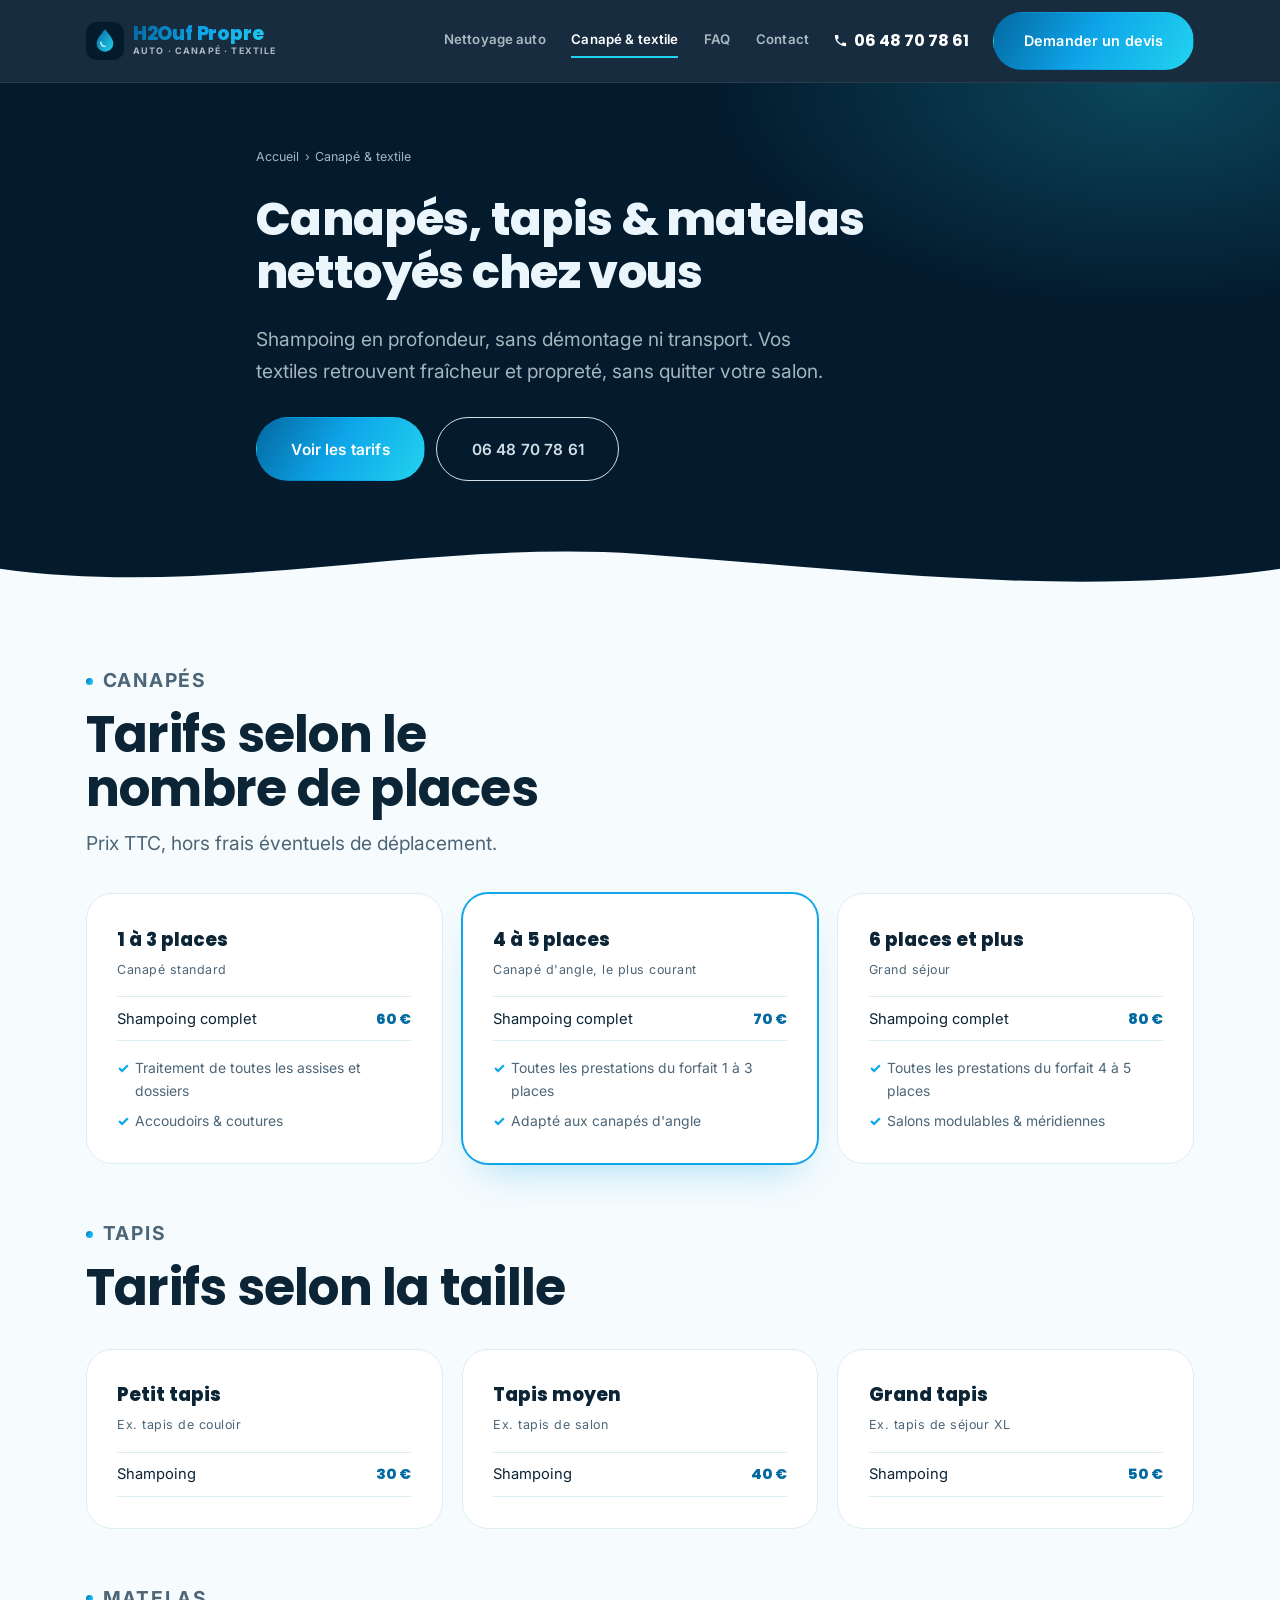
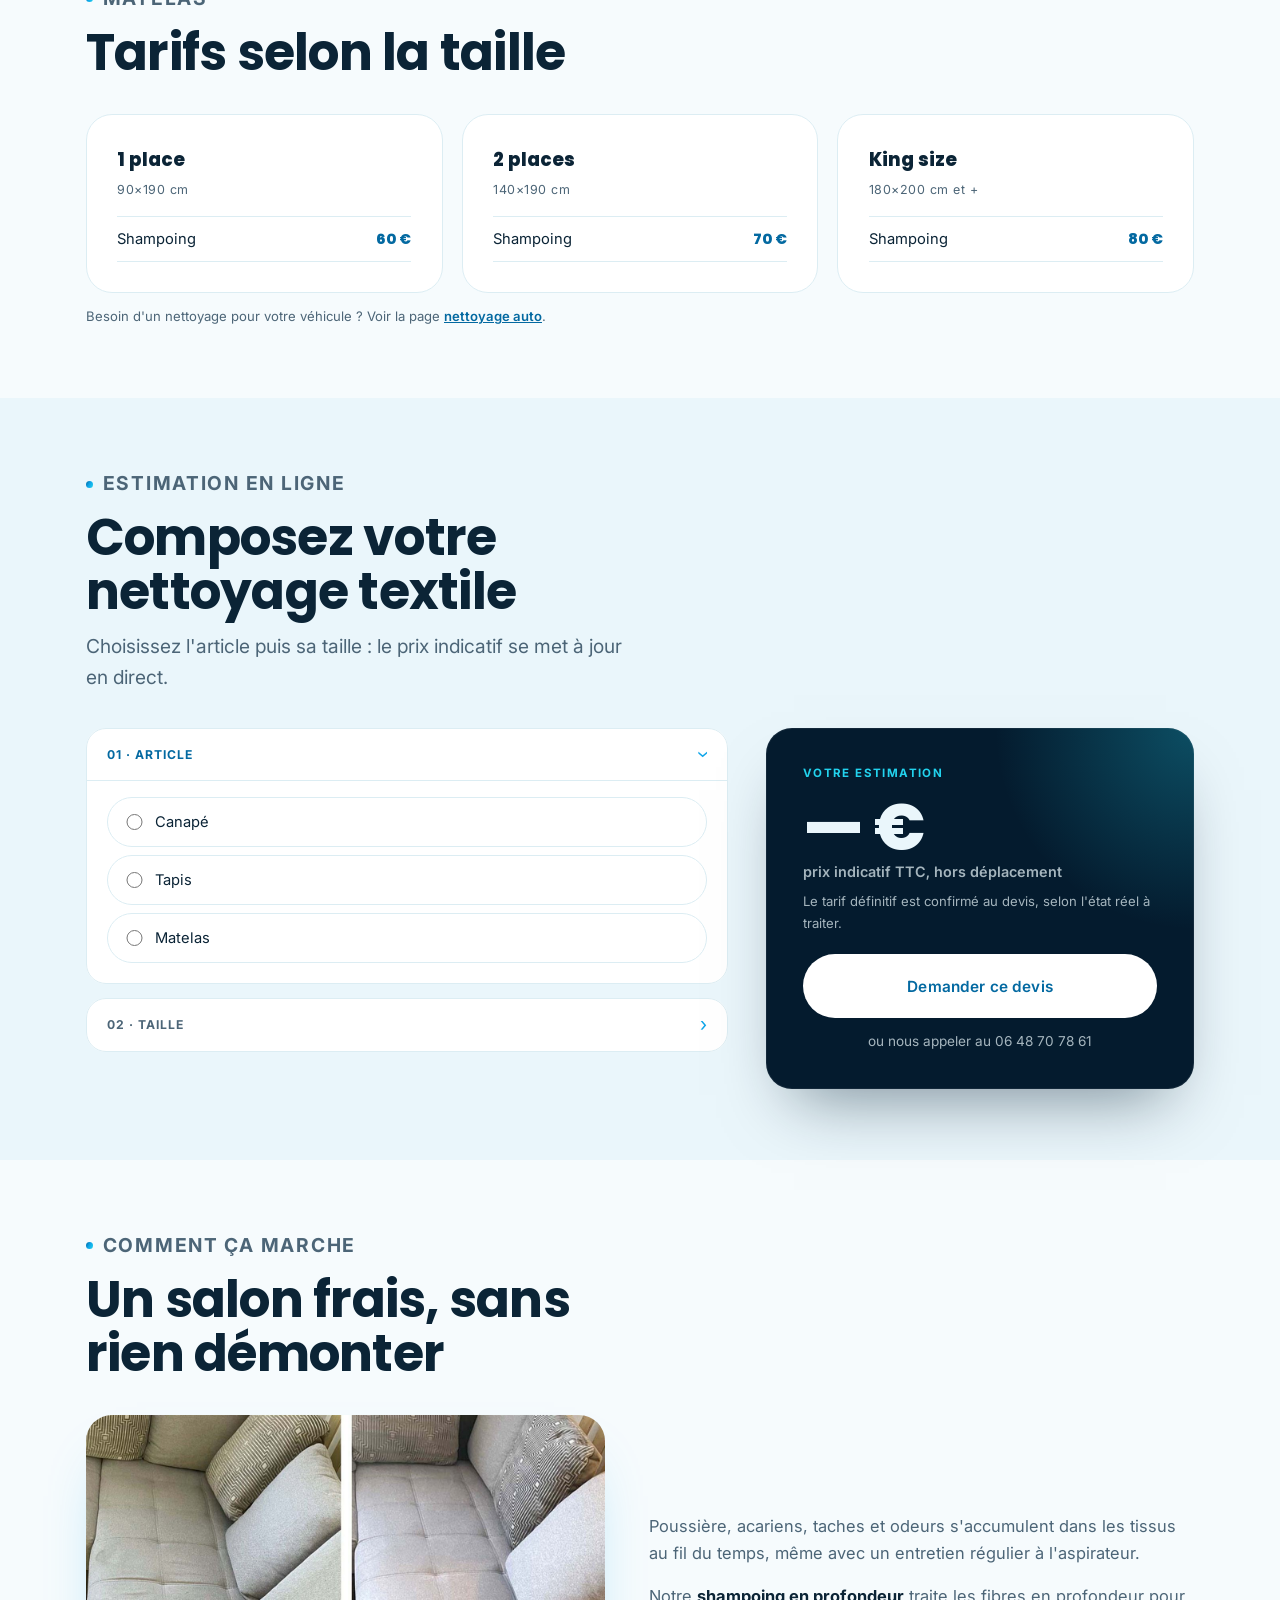
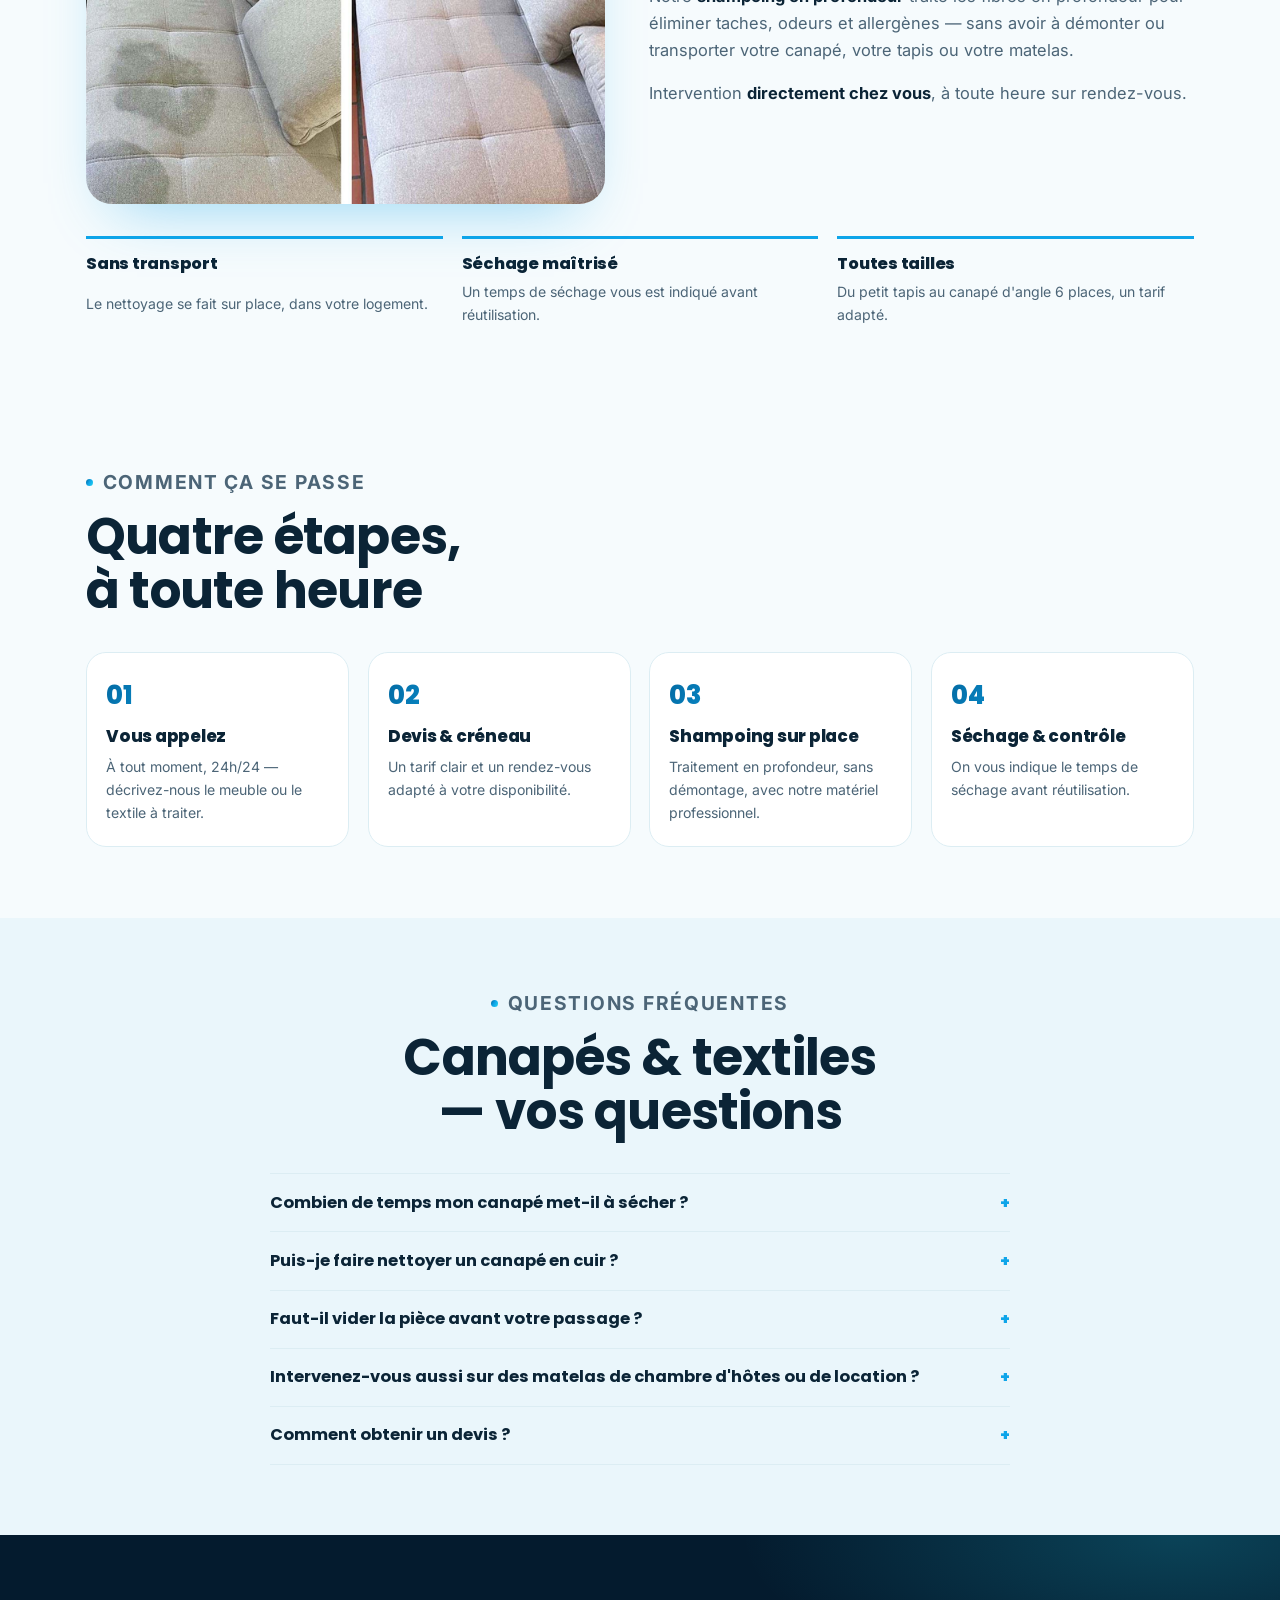
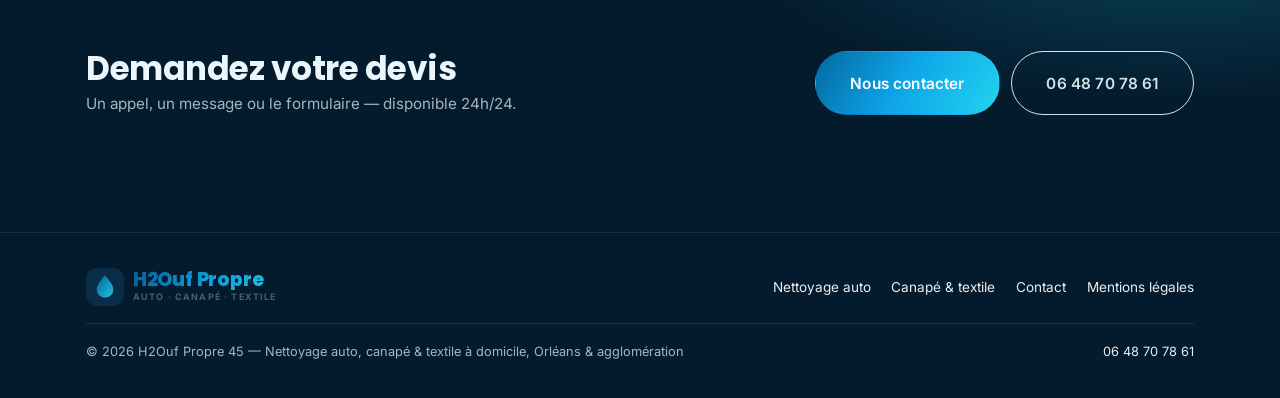
==== canape-textile.html @ df5ea88c "Initial commit — site vitrine H2Ouf Propre 45 Site statique (nettoyage auto, canapé/tapis/matelas à " ====
<!doctype html>
<html lang="fr">
<head>
<meta charset="utf-8" />
<meta name="viewport" content="width=device-width, initial-scale=1" />
<title>Canapé, tapis &amp; matelas à domicile | H2Ouf Propre 45</title>
<meta name="description" content="Shampoing en profondeur de vos canapés, tapis et matelas, à domicile sur Orléans et son agglomération. Sans démontage ni transport, intervention 24h/24." />
<link rel="icon" type="image/svg+xml" href="data:image/svg+xml,%3Csvg xmlns='http://www.w3.org/2000/svg' viewBox='0 0 64 64'%3E%3Cdefs%3E%3ClinearGradient id='g' x1='0' y1='0' x2='1' y2='1'%3E%3Cstop offset='0' stop-color='%230369a1'/%3E%3Cstop offset='1' stop-color='%2322d3ee'/%3E%3C/linearGradient%3E%3C/defs%3E%3Crect width='64' height='64' rx='16' fill='%23041b2e'/%3E%3Cpath d='M32 12c9 11 14 17 14 24a14 14 0 1 1-28 0c0-7 5-13 14-24Z' fill='url(%23g)'/%3E%3C/svg%3E" />
<link rel="canonical" href="https://h2oufpropre45.fr/canape-textile.html" />
<meta property="og:title" content="Nettoyage canapé, tapis &amp; matelas à domicile — H2Ouf Propre 45" />
<meta property="og:description" content="Shampoing en profondeur à domicile, sans démontage ni transport. Canapés dès 60€, tapis dès 30€, matelas dès 60€." />
<meta property="og:type" content="website" />
<meta property="og:image" content="https://h2oufpropre45.fr/assets/og-image.svg" />
<meta name="twitter:card" content="summary_large_image" />

<script type="application/ld+json">
{
  "@context": "https://schema.org",
  "@type": "Service",
  "serviceType": "Nettoyage de canapés, tapis et matelas à domicile",
  "provider": { "@type": "LocalBusiness", "name": "H2Ouf Propre 45", "telephone": "+33648707861" },
  "areaServed": { "@type": "City", "name": "Orléans" },
  "offers": [
    { "@type": "Offer", "name": "Canapé 1 à 3 places", "price": "60", "priceCurrency": "EUR" },
    { "@type": "Offer", "name": "Tapis petit", "price": "30", "priceCurrency": "EUR" },
    { "@type": "Offer", "name": "Matelas 1 place", "price": "60", "priceCurrency": "EUR" }
  ],
  "aggregateRating": { "@type": "AggregateRating", "ratingValue": "4.9", "reviewCount": "32" }
}
</script>

<script type="application/ld+json">
{
  "@context": "https://schema.org",
  "@type": "FAQPage",
  "mainEntity": [
    {
      "@type": "Question",
      "name": "Combien de temps mon canapé met-il à sécher ?",
      "acceptedAnswer": { "@type": "Answer", "text": "Selon le tissu et l'humidité ambiante, comptez généralement quelques heures. On vous donne une estimation précise le jour de l'intervention." }
    },
    {
      "@type": "Question",
      "name": "Puis-je faire nettoyer un canapé en cuir ?",
      "acceptedAnswer": { "@type": "Answer", "text": "Décrivez-nous la matière au moment du devis : le traitement est adapté selon qu'il s'agit de tissu ou de cuir." }
    },
    {
      "@type": "Question",
      "name": "Faut-il vider la pièce avant votre passage ?",
      "acceptedAnswer": { "@type": "Answer", "text": "Non, il suffit de dégager l'accès direct au meuble ou au textile à traiter." }
    },
    {
      "@type": "Question",
      "name": "Intervenez-vous aussi sur des matelas de chambre d'hôtes ou de location ?",
      "acceptedAnswer": { "@type": "Answer", "text": "Oui, particuliers comme professionnels — appelez-nous pour en discuter, y compris pour plusieurs matelas le même jour." }
    },
    {
      "@type": "Question",
      "name": "Comment obtenir un devis ?",
      "acceptedAnswer": { "@type": "Answer", "text": "Un appel ou un message au 06 48 70 78 61, à toute heure. On vous propose un créneau et un tarif clair avant de venir." }
    }
  ]
}
</script>

<link rel="preconnect" href="https://fonts.googleapis.com" />
<link rel="preconnect" href="https://fonts.gstatic.com" crossorigin />
<link rel="stylesheet" href="https://fonts.googleapis.com/css2?family=Poppins:wght@700;800&family=Inter:wght@400;600;700&display=swap" />
<link rel="stylesheet" href="assets/style.css" />
</head>
<body>

<header class="bar">
  <div class="wrap bar__in">
    <a class="brandmark bar__brand" href="/" aria-label="H2Ouf Propre 45 — accueil">
      <svg class="brandmark__icon" viewBox="0 0 64 64" aria-hidden="true">
        <defs><linearGradient id="lg1" x1="0" y1="0" x2="1" y2="1"><stop offset="0" stop-color="#0369a1"/><stop offset="1" stop-color="#22d3ee"/></linearGradient></defs>
        <rect width="64" height="64" rx="18" fill="#041b2e"/>
        <path d="M32 12c9 11 14 17 14 24a14 14 0 1 1-28 0c0-7 5-13 14-24Z" fill="url(#lg1)"/>
        <path d="M25 34a7 7 0 0 0 7 7" stroke="#eaf6fb" stroke-width="2.4" stroke-linecap="round" fill="none"/>
      </svg>
      <span class="brandmark__type"><b>H2Ouf Propre</b><span>Auto · Canapé · Textile</span></span>
    </a>
    <button class="bar__burger" id="burger" aria-label="Ouvrir le menu" aria-expanded="false" aria-controls="nav"><span></span></button>
    <nav class="bar__nav" id="nav">
      <a href="nettoyage-auto.html">Nettoyage auto</a>
      <a href="canape-textile.html" aria-current="page">Canapé &amp; textile</a>
      <a href="#faq-textile">FAQ</a>
      <a href="contact.html">Contact</a>
    </nav>
    <a class="bar__tel" href="tel:+33648707861">
      <svg viewBox="0 0 24 24" aria-hidden="true"><path d="M6.6 10.8c1.4 2.8 3.8 5.1 6.6 6.6l2.2-2.2c.3-.3.7-.4 1-.2 1.1.4 2.3.6 3.6.6.6 0 1 .4 1 1V20c0 .6-.4 1-1 1C10.6 21 3 13.4 3 4c0-.6.4-1 1-1h3.4c.6 0 1 .4 1 1 0 1.2.2 2.4.6 3.6.1.4 0 .8-.3 1L6.6 10.8z" fill="currentColor"/></svg>
      06 48 70 78 61
    </a>
    <a class="btn bar__cta" href="contact.html">Demander un devis</a>
  </div>
</header>

<main id="top">

  <div class="phero">
    <div class="wrap phero__in">
      <p class="crumb"><a href="/">Accueil</a> <span>›</span> Canapé &amp; textile</p>
      <h1>Canapés, tapis &amp; matelas nettoyés chez vous</h1>
      <p class="phero__lead">Shampoing en profondeur, sans démontage ni transport. Vos textiles retrouvent fraîcheur et propreté, sans quitter votre salon.</p>
      <div class="phero__actions">
        <a class="btn btn--lg" href="#tarifs-textile">Voir les tarifs</a>
        <a class="btn btn--ghost btn--lg" href="tel:+33648707861">06 48 70 78 61</a>
      </div>
    </div>
    <svg class="wave" viewBox="0 0 1440 60" preserveAspectRatio="none" aria-hidden="true"><path style="fill:var(--bg)" d="M0,32 C240,64 480,0 720,16 C960,32 1200,64 1440,32 L1440,60 L0,60 Z"/></svg>
  </div>

  <section id="tarifs-textile">
    <div class="wrap">
      <div class="head reveal">
        <p class="label">Canapés</p>
        <h2>Tarifs selon le nombre de places</h2>
        <p>Prix TTC, hors frais éventuels de déplacement.</p>
      </div>
      <div class="price-grid reveal">
        <div class="price">
          <div class="price__top"><span class="price__name">1 à 3 places</span><span class="price__meta">Canapé standard</span></div>
          <div class="price__rows"><div class="price__row"><span>Shampoing complet</span><b>60 €</b></div></div>
          <div class="price__list"><ul><li>Traitement de toutes les assises et dossiers</li><li>Accoudoirs &amp; coutures</li></ul></div>
        </div>
        <div class="price price--feature">
          <div class="price__top"><span class="price__name">4 à 5 places</span><span class="price__meta">Canapé d'angle, le plus courant</span></div>
          <div class="price__rows"><div class="price__row"><span>Shampoing complet</span><b>70 €</b></div></div>
          <div class="price__list"><ul><li>Toutes les prestations du forfait 1 à 3 places</li><li>Adapté aux canapés d'angle</li></ul></div>
        </div>
        <div class="price">
          <div class="price__top"><span class="price__name">6 places et plus</span><span class="price__meta">Grand séjour</span></div>
          <div class="price__rows"><div class="price__row"><span>Shampoing complet</span><b>80 €</b></div></div>
          <div class="price__list"><ul><li>Toutes les prestations du forfait 4 à 5 places</li><li>Salons modulables &amp; méridiennes</li></ul></div>
        </div>
      </div>

      <div class="head reveal section-gap-lg">
        <p class="label">Tapis</p>
        <h2>Tarifs selon la taille</h2>
      </div>
      <div class="price-grid reveal">
        <div class="price">
          <div class="price__top"><span class="price__name">Petit tapis</span><span class="price__meta">Ex. tapis de couloir</span></div>
          <div class="price__rows"><div class="price__row"><span>Shampoing</span><b>30 €</b></div></div>
        </div>
        <div class="price">
          <div class="price__top"><span class="price__name">Tapis moyen</span><span class="price__meta">Ex. tapis de salon</span></div>
          <div class="price__rows"><div class="price__row"><span>Shampoing</span><b>40 €</b></div></div>
        </div>
        <div class="price">
          <div class="price__top"><span class="price__name">Grand tapis</span><span class="price__meta">Ex. tapis de séjour XL</span></div>
          <div class="price__rows"><div class="price__row"><span>Shampoing</span><b>50 €</b></div></div>
        </div>
      </div>

      <div class="head reveal section-gap-lg">
        <p class="label">Matelas</p>
        <h2>Tarifs selon la taille</h2>
      </div>
      <div class="price-grid reveal">
        <div class="price">
          <div class="price__top"><span class="price__name">1 place</span><span class="price__meta">90×190 cm</span></div>
          <div class="price__rows"><div class="price__row"><span>Shampoing</span><b>60 €</b></div></div>
        </div>
        <div class="price">
          <div class="price__top"><span class="price__name">2 places</span><span class="price__meta">140×190 cm</span></div>
          <div class="price__rows"><div class="price__row"><span>Shampoing</span><b>70 €</b></div></div>
        </div>
        <div class="price">
          <div class="price__top"><span class="price__name">King size</span><span class="price__meta">180×200 cm et +</span></div>
          <div class="price__rows"><div class="price__row"><span>Shampoing</span><b>80 €</b></div></div>
        </div>
      </div>
      <p class="price-note">Besoin d'un nettoyage pour votre véhicule ? Voir la page <a href="nettoyage-auto.html" class="link-accent">nettoyage auto</a>.</p>
    </div>
  </section>

  <section id="estimation-textile" class="sec--alt">
    <div class="wrap">
      <div class="head reveal">
        <p class="label">Estimation en ligne</p>
        <h2>Composez votre nettoyage textile</h2>
        <p>Choisissez l'article puis sa taille : le prix indicatif se met à jour en direct.</p>
      </div>
      <form class="estim reveal" id="estimTextile">
        <div class="estim__fields">
          <fieldset class="estim__group is-open">
            <legend class="sr-only">Type d'article</legend>
            <div class="estim__ghead" role="button" tabindex="0" aria-expanded="true" aria-controls="estimTypeBody">
              <span class="estim__gtitle">01 · Article</span>
              <span class="estim__gsummary"></span>
              <span class="estim__gchev" aria-hidden="true">›</span>
            </div>
            <div class="estim__gbody" id="estimTypeBody">
              <label class="opt"><input type="radio" name="type" value="canape" /> <span>Canapé</span></label>
              <label class="opt"><input type="radio" name="type" value="tapis" /> <span>Tapis</span></label>
              <label class="opt"><input type="radio" name="type" value="matelas" /> <span>Matelas</span></label>
            </div>
          </fieldset>
          <fieldset class="estim__group">
            <legend class="sr-only">Taille</legend>
            <div class="estim__ghead" role="button" tabindex="0" aria-expanded="false" aria-controls="estimSizeBody">
              <span class="estim__gtitle">02 · Taille</span>
              <span class="estim__gsummary"></span>
              <span class="estim__gchev" aria-hidden="true">›</span>
            </div>
            <div class="estim__gbody" id="estimSizeBody">
              <div class="estim__sizes is-active" data-type="canape">
                <label class="opt"><input type="radio" name="taille" value="60" /> <span>1 à 3 places</span><b>60 €</b></label>
                <label class="opt"><input type="radio" name="taille" value="70" /> <span>4 à 5 places</span><b>70 €</b></label>
                <label class="opt"><input type="radio" name="taille" value="80" /> <span>6 places et +</span><b>80 €</b></label>
              </div>
              <div class="estim__sizes" data-type="tapis">
                <label class="opt"><input type="radio" name="taille" value="30" /> <span>Petit tapis</span><b>30 €</b></label>
                <label class="opt"><input type="radio" name="taille" value="40" /> <span>Tapis moyen</span><b>40 €</b></label>
                <label class="opt"><input type="radio" name="taille" value="50" /> <span>Grand tapis</span><b>50 €</b></label>
              </div>
              <div class="estim__sizes" data-type="matelas">
                <label class="opt"><input type="radio" name="taille" value="60" /> <span>1 place</span><b>60 €</b></label>
                <label class="opt"><input type="radio" name="taille" value="70" /> <span>2 places</span><b>70 €</b></label>
                <label class="opt"><input type="radio" name="taille" value="80" /> <span>King size</span><b>80 €</b></label>
              </div>
            </div>
          </fieldset>
        </div>
        <aside class="estim__result">
          <p class="estim__rlabel">Votre estimation</p>
          <p class="estim__price"><span id="estimTextilePrice">—</span> €<small>prix indicatif TTC, hors déplacement</small></p>
          <p class="estim__note">Le tarif définitif est confirmé au devis, selon l'état réel à traiter.</p>
          <a class="btn btn--lg" id="estimTextileCta" href="contact.html">Demander ce devis</a>
          <a class="estim__tel" href="tel:+33648707861">ou nous appeler au 06 48 70 78 61</a>
        </aside>
      </form>
    </div>
  </section>

  <section>
    <div class="wrap">
      <div class="head reveal">
        <p class="label">Comment ça marche</p>
        <h2>Un salon frais, sans rien démonter</h2>
      </div>
      <div class="why reveal">
        <div class="why__panel why__panel--photo">
          <img src="assets/realisations/canape-avant-apres.jpg" alt="Canapé avant/après shampoing en profondeur — tache disparue" width="1300" height="1078" loading="lazy" />
        </div>
        <div class="why__text">
          <p>Poussière, acariens, taches et odeurs s'accumulent dans les tissus au fil du temps, même avec un entretien régulier à l'aspirateur.</p>
          <p>Notre <strong>shampoing en profondeur</strong> traite les fibres en profondeur pour éliminer taches, odeurs et allergènes — sans avoir à démonter ou transporter votre canapé, votre tapis ou votre matelas.</p>
          <p>Intervention <strong>directement chez vous</strong>, à toute heure sur rendez-vous.</p>
        </div>
      </div>
      <div class="guarantees reveal">
        <div class="g"><h3>Sans transport</h3><p>Le nettoyage se fait sur place, dans votre logement.</p></div>
        <div class="g"><h3>Séchage maîtrisé</h3><p>Un temps de séchage vous est indiqué avant réutilisation.</p></div>
        <div class="g"><h3>Toutes tailles</h3><p>Du petit tapis au canapé d'angle 6 places, un tarif adapté.</p></div>
      </div>
    </div>
  </section>

  <section id="process">
    <div class="wrap">
      <div class="head reveal">
        <p class="label">Comment ça se passe</p>
        <h2>Quatre étapes, à toute heure</h2>
      </div>
      <div class="steps reveal">
        <div class="step"><h3>Vous appelez</h3><p>À tout moment, 24h/24 — décrivez-nous le meuble ou le textile à traiter.</p></div>
        <div class="step"><h3>Devis &amp; créneau</h3><p>Un tarif clair et un rendez-vous adapté à votre disponibilité.</p></div>
        <div class="step"><h3>Shampoing sur place</h3><p>Traitement en profondeur, sans démontage, avec notre matériel professionnel.</p></div>
        <div class="step"><h3>Séchage &amp; contrôle</h3><p>On vous indique le temps de séchage avant réutilisation.</p></div>
      </div>
    </div>
  </section>

  <section class="sec--alt" id="faq-textile">
    <div class="wrap">
      <div class="head head--center reveal">
        <p class="label">Questions fréquentes</p>
        <h2>Canapés &amp; textiles — vos questions</h2>
      </div>
      <div class="faq faq--center reveal">
        <details>
          <summary>Combien de temps mon canapé met-il à sécher ?</summary>
          <p>Selon le tissu et l'humidité ambiante, comptez généralement quelques heures. On vous donne une estimation précise le jour de l'intervention.</p>
        </details>
        <details>
          <summary>Puis-je faire nettoyer un canapé en cuir ?</summary>
          <p>Décrivez-nous la matière au moment du devis : le traitement est adapté selon qu'il s'agit de tissu ou de cuir.</p>
        </details>
        <details>
          <summary>Faut-il vider la pièce avant votre passage ?</summary>
          <p>Non, il suffit de dégager l'accès direct au meuble ou au textile à traiter.</p>
        </details>
        <details>
          <summary>Intervenez-vous aussi sur des matelas de chambre d'hôtes ou de location ?</summary>
          <p>Oui, particuliers comme professionnels — appelez-nous pour en discuter, y compris pour plusieurs matelas le même jour.</p>
        </details>
        <details>
          <summary>Comment obtenir un devis ?</summary>
          <p>Un appel ou un message au 06 48 70 78 61, à toute heure. On vous propose un créneau et un tarif clair avant de venir.</p>
        </details>
      </div>
    </div>
  </section>

  <section class="cta-band">
    <div class="wrap cta-band__in">
      <div>
        <h2>Demandez votre devis</h2>
        <p>Un appel, un message ou le formulaire — disponible 24h/24.</p>
      </div>
      <div class="cta-band__actions">
        <a class="btn btn--lg" href="contact.html">Nous contacter</a>
        <a class="btn btn--ghost btn--lg" href="tel:+33648707861">06 48 70 78 61</a>
      </div>
    </div>
  </section>

</main>

<footer>
  <div class="wrap foot">
    <div class="foot__top">
      <a class="brandmark" href="/" aria-label="H2Ouf Propre 45 — accueil">
        <svg class="brandmark__icon" viewBox="0 0 64 64" aria-hidden="true">
          <defs><linearGradient id="lg2" x1="0" y1="0" x2="1" y2="1"><stop offset="0" stop-color="#0369a1"/><stop offset="1" stop-color="#22d3ee"/></linearGradient></defs>
          <rect width="64" height="64" rx="18" fill="#0a2f4a"/>
          <path d="M32 12c9 11 14 17 14 24a14 14 0 1 1-28 0c0-7 5-13 14-24Z" fill="url(#lg2)"/>
        </svg>
        <span class="brandmark__type"><b>H2Ouf Propre</b><span>Auto · Canapé · Textile</span></span>
      </a>
      <nav class="foot__nav">
        <a href="nettoyage-auto.html">Nettoyage auto</a>
        <a href="canape-textile.html">Canapé &amp; textile</a>
        <a href="contact.html">Contact</a>
        <a href="mentions-legales.html">Mentions légales</a>
      </nav>
    </div>
    <div class="foot__bottom">
      <span>© 2026 H2Ouf Propre 45 — Nettoyage auto, canapé &amp; textile à domicile, Orléans &amp; agglomération</span>
      <a href="tel:+33648707861">06 48 70 78 61</a>
    </div>
  </div>
</footer>

<a class="call-fab" href="tel:+33648707861" aria-label="Appeler H2Ouf Propre 45 au 06 48 70 78 61"><svg viewBox="0 0 24 24" aria-hidden="true"><path d="M6.6 10.8c1.4 2.8 3.8 5.1 6.6 6.6l2.2-2.2c.3-.3.7-.4 1-.2 1.1.4 2.3.6 3.6.6.6 0 1 .4 1 1V20c0 .6-.4 1-1 1C10.6 21 3 13.4 3 4c0-.6.4-1 1-1h3.4c.6 0 1 .4 1 1 0 1.2.2 2.4.6 3.6.1.4 0 .8-.3 1L6.6 10.8z"/></svg>Appeler</a>

<script src="assets/app.js" defer></script>

</body>
</html>
---- assets/style.css ----
/* H2OUF PROPRE 45 — shared stylesheet. Bright, aquatic, "fresh clean" identity. */
:root {
  --bg: #f6fbfd;
  --bg-2: #eaf6fb;
  --card: #ffffff;
  --ink: #0b2436;
  --mid: #4c6577;
  --line: #dcedf3;
  --line-strong: #bfdce8;

  --deep: #041b2e;
  --deep-2: #0a2f4a;
  --on-deep: #eaf6fb;
  --on-deep-mid: rgba(234,246,251,0.7);

  --blue: #0ea5e9;
  --blue-deep: #0369a1;
  --cyan: #22d3ee;
  --mint: #2dd4bf;

  --grad-brand: linear-gradient(120deg, var(--blue-deep) 0%, var(--blue) 48%, var(--cyan) 100%);

  --maxw: 1220px;
  --pad: clamp(1.15rem, 4.5vw, 3.5rem);

  --fs-label: 0.72rem;
  --fs-body: 1.03rem;
  --fs-lead: clamp(1.06rem, 1.5vw, 1.26rem);
  --fs-h3: clamp(1.22rem, 2.1vw, 1.55rem);
  --fs-h2: clamp(1.95rem, 4.6vw, 3.15rem);
  --fs-h1: clamp(2.4rem, 5.6vw, 4.4rem);

  --radius: 26px;
  --ff-display: "Poppins", system-ui, sans-serif;
  --ff-body: "Inter", system-ui, -apple-system, "Segoe UI", sans-serif;

  color-scheme: light;
}

* { box-sizing: border-box; }
[id] { scroll-margin-top: 90px; }
.sr-only { position: absolute; width: 1px; height: 1px; padding: 0; margin: -1px; overflow: hidden; clip: rect(0,0,0,0); white-space: nowrap; border: 0; }
html { scroll-behavior: smooth; }
@media (prefers-reduced-motion: reduce) { html { scroll-behavior: auto; } }

@keyframes pageFade { from { opacity: 0; transform: translateY(7px); } }
@media (prefers-reduced-motion: no-preference) {
  main, footer { animation: pageFade .42s cubic-bezier(.22,.61,.36,1) both; }
  html.is-leaving main, html.is-leaving footer {
    opacity: 0; transform: translateY(-5px);
    transition: opacity .22s ease, transform .22s ease;
    animation: none;
  }
}

body {
  margin: 0; background: var(--bg); color: var(--ink);
  font-family: var(--ff-body); font-size: var(--fs-body); line-height: 1.64;
  -webkit-font-smoothing: antialiased;
}

h1, h2, h3 { margin: 0; font-family: var(--ff-display); font-weight: 700; line-height: 1.08; letter-spacing: -0.015em; text-wrap: balance; color: inherit; }
p { margin: 0; }
a { color: inherit; }
img, svg { display: block; max-width: 100%; }

.wrap { width: 100%; max-width: var(--maxw); margin-inline: auto; padding-inline: var(--pad); }

/* eyebrow pill — small rounded tag, echoes the droplet/bubble motif */
.label {
  display: inline-flex; align-items: center; gap: 0.5em;
  font-family: var(--ff-body); font-size: var(--fs-label); font-weight: 700; letter-spacing: 0.09em; text-transform: uppercase;
  color: var(--blue-deep);
}
.label::before { content: ""; width: 7px; height: 7px; border-radius: 50%; background: var(--grad-brand); flex: none; }
.sec--dark .label, .hero .label, .phero .label, .cta-band .label { color: var(--cyan); }

.btn {
  display: inline-flex; align-items: center; gap: 0.55em;
  font-family: var(--ff-body); font-weight: 600; font-size: 0.9rem; letter-spacing: 0.01em;
  text-decoration: none; padding: 1rem 1.85rem; border-radius: 999px;
  background: var(--grad-brand); color: #fff; border: 1px solid transparent;
  transition: transform .18s ease, box-shadow .18s ease, filter .18s ease;
}
.btn:hover { transform: translateY(-2px); box-shadow: 0 14px 28px -12px rgba(14,165,233,0.55); filter: brightness(1.04); }
.btn--ghost { background: transparent; color: currentColor; border-color: currentColor; opacity: 0.9; }
.btn--ghost:hover { background: rgba(14,165,233,0.08); transform: translateY(-2px); box-shadow: none; opacity: 1; }
.btn--lg { padding: 1.15rem 2.15rem; font-size: 0.96rem; }

a:focus-visible, .btn:focus-visible, button:focus-visible, summary:focus-visible { outline: 2px solid var(--blue); outline-offset: 3px; }

.reveal-on .reveal { transform: translateY(14px); transition: transform .55s cubic-bezier(.2,.7,.2,1); will-change: transform; }
.reveal-on .reveal.in { transform: none; will-change: auto; }
@media (prefers-reduced-motion: reduce) { .reveal-on .reveal { transform: none !important; transition: none; } }

/* ---------- wordmark ---------- */
.brandmark { display: inline-flex; align-items: center; gap: 0.55rem; text-decoration: none; }
.brandmark__icon { flex: none; width: 38px; height: 38px; }
.brandmark__type { display: grid; line-height: 1; }
.brandmark__type b { font-family: var(--ff-display); font-weight: 800; font-size: 1.18rem; letter-spacing: -0.01em; background: var(--grad-brand); -webkit-background-clip: text; background-clip: text; color: transparent; }
.brandmark__type span { font-size: 0.56rem; font-weight: 700; letter-spacing: 0.13em; text-transform: uppercase; color: var(--mid); margin-top: 0.18rem; }
header.bar .brandmark__type span { color: var(--on-deep-mid); }

/* ---------- header ---------- */
header.bar { position: sticky; top: 0; z-index: 40; background: rgba(4,27,46,0.92); backdrop-filter: blur(10px); border-bottom: 1px solid rgba(255,255,255,0.08); transition: background .5s cubic-bezier(.22,.61,.36,1), border-color .5s cubic-bezier(.22,.61,.36,1), padding .5s cubic-bezier(.22,.61,.36,1); color: var(--on-deep); }
.bar__in { display: flex; align-items: center; gap: 1.5rem; padding-block: 0.75rem; max-width: var(--maxw); transition: background .5s cubic-bezier(.22,.61,.36,1), border-color .5s cubic-bezier(.22,.61,.36,1), box-shadow .5s cubic-bezier(.22,.61,.36,1), border-radius .5s cubic-bezier(.22,.61,.36,1), gap .5s cubic-bezier(.22,.61,.36,1), padding .5s cubic-bezier(.22,.61,.36,1), max-width .5s cubic-bezier(.22,.61,.36,1); }
header.bar.is-float { background: transparent; border-bottom-color: transparent; padding-top: 0.65rem; }
header.bar.is-float .bar__in {
  max-width: min(64rem, calc(100% - 1.8rem));
  margin-inline: auto;
  background: rgba(4,27,46,0.97);
  border: 1px solid rgba(255,255,255,0.12);
  border-radius: 999px;
  box-shadow: 0 18px 44px -14px rgba(3,15,26,0.55), inset 0 1px 0 rgba(255,255,255,0.06);
  gap: 1.1rem;
  padding: 0.4rem 0.6rem 0.4rem 1.1rem;
}
header.bar.is-float .brandmark__icon { width: 30px; height: 30px; }
header.bar.is-float .bar__tel { display: none; }
header.bar.is-float .bar__nav { gap: 1.1rem; }
header.bar.is-float .bar__nav a { font-size: 0.78rem; padding-block: 0.2rem; }
header.bar.is-float .bar__cta { padding-block: 0.68rem; padding-inline: 1.25rem; }
.bar__brand { margin-right: auto; }
.bar__nav { display: flex; gap: 1.6rem; transition: gap .5s cubic-bezier(.22,.61,.36,1); }
.bar__nav a { font-size: 0.83rem; font-weight: 600; letter-spacing: 0.01em; text-decoration: none; color: var(--on-deep-mid); padding-block: 0.3rem; border-bottom: 2px solid transparent; transition: color .18s, border-color .18s, font-size .5s cubic-bezier(.22,.61,.36,1), padding .5s cubic-bezier(.22,.61,.36,1); }
.bar__nav a:hover, .bar__nav a[aria-current="page"] { color: #fff; border-color: var(--cyan); }
.bar__tel { font-family: var(--ff-display); font-weight: 700; font-size: 1rem; text-decoration: none; color: #fff; white-space: nowrap; display: inline-flex; align-items: center; gap: 0.4em; }
.bar__tel svg { width: 15px; height: 15px; fill: var(--cyan); }
.bar__cta { white-space: nowrap; transition: transform .18s ease, box-shadow .18s ease, filter .18s ease, padding .5s cubic-bezier(.22,.61,.36,1); }
@media (prefers-reduced-motion: reduce) { header.bar, .bar__in, .brandmark__icon, .bar__nav, .bar__nav a, .bar__cta { transition: none; } }
.bar__burger { display: none; order: 9; width: 42px; height: 42px; border: 1px solid rgba(255,255,255,0.22); background: transparent; border-radius: 999px; cursor: pointer; align-items: center; justify-content: center; }
.bar__burger span, .bar__burger span::before, .bar__burger span::after { content: ""; display: block; width: 18px; height: 2px; background: #fff; position: relative; }
.bar__burger span::before { position: absolute; top: -6px; }
.bar__burger span::after { position: absolute; top: 6px; }
@media (max-width: 1020px) {
  .bar__nav, .bar__cta { display: none; }
  .bar__burger { display: inline-flex; }
  .bar__in { gap: 0.9rem; }
  .bar__nav.is-open { display: flex; flex-direction: column; gap: 0; position: absolute; left: 0; right: 0; top: 100%; background: var(--deep); border-bottom: 1px solid rgba(255,255,255,0.1); padding: 0.4rem var(--pad) 1rem; }
  .bar__nav.is-open a { padding-block: 0.85rem; border-bottom: 1px solid rgba(255,255,255,0.08); }
  header.bar.is-float .bar__nav.is-open { position: fixed; left: 0.8rem; right: 0.8rem; top: 3.9rem; border: 1px solid rgba(255,255,255,0.12); border-radius: 18px; padding-inline: 1.1rem; box-shadow: 0 20px 46px -16px rgba(3,15,26,0.6); }
}
@media (max-width: 560px) { .bar__tel { display: none; } }

/* ---------- decorative wave divider ---------- */
.wave { display: block; width: 100%; height: clamp(28px, 6vw, 56px); }

/* ---------- home hero ---------- */
.hero { position: relative; background: var(--deep); color: var(--on-deep); overflow: hidden; padding-top: clamp(2.5rem, 6vw, 4rem); }
.hero::before {
  content: ""; position: absolute; inset: 0; z-index: 0; pointer-events: none;
  background:
    radial-gradient(48% 60% at 86% 6%, rgba(34,211,238,0.28), transparent 62%),
    radial-gradient(55% 55% at 6% 100%, rgba(14,165,233,0.22), transparent 65%);
}
.hero__blob { position: absolute; z-index: 0; pointer-events: none; opacity: 0.9; aspect-ratio: 1; border-radius: 50%; filter: blur(46px); }
.hero__blob--a { top: -8%; right: -10%; width: min(46vw, 560px); background: radial-gradient(circle at 30% 30%, rgba(34,211,238,0.5), transparent 70%); }
.hero__blob--b { bottom: -18%; left: -12%; width: min(38vw, 460px); opacity: 0.55; background: radial-gradient(circle at 30% 30%, rgba(45,212,191,0.4), transparent 70%); }
.hero__row { position: relative; z-index: 1; }
.hero__in { display: grid; gap: 1.4rem; justify-items: start; text-align: left; max-width: 44rem; padding-block: clamp(2.2rem, 6vw, 3.6rem) clamp(2.4rem, 5vw, 3.4rem); }
.hero h1 { font-size: var(--fs-h1); font-weight: 800; letter-spacing: -0.025em; }
.hero h1 em { font-style: normal; background: linear-gradient(120deg, var(--cyan), var(--mint)); -webkit-background-clip: text; background-clip: text; color: transparent; }
.hero__sub { color: var(--on-deep-mid); font-size: var(--fs-lead); max-width: 42ch; }
.hero__actions { display: flex; flex-wrap: wrap; gap: 0.8rem; margin-top: 0.3rem; }
.hero__chips { display: flex; flex-wrap: wrap; gap: 0.6rem; }
.hero__chips span {
  display: inline-flex; align-items: center; gap: 0.5em;
  background: rgba(255,255,255,0.08); border: 1px solid rgba(255,255,255,0.16);
  color: var(--on-deep); font-size: 0.82rem; font-weight: 600;
  padding: 0.55rem 1.05rem; border-radius: 999px; backdrop-filter: blur(6px);
}
.hero__chips span::before { content: ""; width: 6px; height: 6px; border-radius: 50%; background: var(--cyan); }
.hero__media { position: relative; z-index: 1; margin-top: clamp(0.5rem, 3vw, 1rem); padding-bottom: clamp(2.2rem, 5vw, 3.2rem); }
.hero__cards { display: grid; grid-template-columns: repeat(4, 1fr); gap: 1px; background: rgba(255,255,255,0.12); border-radius: 22px; overflow: hidden; }
.hero__card { background: var(--deep-2); padding: clamp(1.2rem, 2.4vw, 1.7rem) clamp(1rem, 2vw, 1.4rem); display: grid; gap: 0.4rem; }
.hero__card b { font-family: var(--ff-display); font-weight: 800; font-size: clamp(1.5rem, 2.8vw, 2rem); letter-spacing: -0.02em; color: #fff; }
.hero__card span { font-size: 0.78rem; color: var(--on-deep-mid); }
@media (max-width: 780px) { .hero__cards { grid-template-columns: 1fr 1fr; } }

/* ---------- page hero (sub-pages) ---------- */
.phero { background: var(--deep); color: var(--on-deep); position: relative; overflow: hidden; }
.phero::before {
  content: ""; position: absolute; inset: 0; z-index: 0; pointer-events: none;
  background: radial-gradient(55% 70% at 90% 0%, rgba(34,211,238,0.24), transparent 62%);
}
.phero__in { position: relative; z-index: 1; padding: clamp(2.6rem, 6vw, 4rem) 0 clamp(2.6rem, 5.5vw, 3.6rem); display: grid; gap: clamp(1.1rem, 2.2vw, 1.6rem); max-width: 48rem; }
.crumb { font-size: 0.78rem; color: var(--on-deep-mid); display: flex; gap: 0.45em; flex-wrap: wrap; }
.crumb a { color: var(--on-deep-mid); text-decoration: none; }
.crumb a:hover { color: #fff; }
.phero h1 { font-size: clamp(1.9rem, 3.8vw, 2.9rem); font-weight: 800; line-height: 1.14; }
.phero__lead { color: var(--on-deep-mid); font-size: var(--fs-lead); line-height: 1.64; max-width: 50ch; }
.phero__actions { display: flex; flex-wrap: wrap; gap: 0.7rem; margin-top: 0.3rem; }

/* ---------- section scaffold ---------- */
section { padding-block: clamp(2.75rem, 5.5vw, 4.75rem); }
.sec--alt { background: var(--bg-2); }
.sec--dark { position: relative; background: var(--deep); color: var(--on-deep); overflow: hidden; }
.sec--dark::before {
  content: ""; position: absolute; inset: 0; z-index: 0; pointer-events: none;
  background:
    radial-gradient(55% 70% at 88% 0%, rgba(34,211,238,0.2), transparent 60%),
    radial-gradient(45% 60% at 6% 100%, rgba(45,212,191,0.14), transparent 65%);
}
.sec--dark > .wrap, .cta-band > .wrap { position: relative; z-index: 1; }
.head { display: grid; gap: 0.7rem; max-width: 56ch; margin-bottom: clamp(1.4rem, 3vw, 2.1rem); }
.head h2 { font-size: var(--fs-h2); }
.head p { color: var(--mid); font-size: var(--fs-lead); }
.sec--dark .head p { color: var(--on-deep-mid); }
.head--center { max-width: 48ch; margin-inline: auto; justify-items: center; text-align: center; }

/* ---------- utilities ---------- */
.link-accent { color: var(--blue-deep); font-weight: 600; }
.mt-sm { margin-top: 0.4rem; }
.actions-row { display: flex; gap: 0.7rem; flex-wrap: wrap; }
.cta-row--center { margin-top: clamp(1.4rem, 3vw, 2.1rem); display: flex; flex-wrap: wrap; gap: 0.8rem 1.4rem; align-items: center; justify-content: center; text-align: center; }
.section-gap-lg { margin-top: clamp(2.4rem, 5vw, 3.4rem); }
.section-gap-md { margin-top: clamp(1.6rem, 3vw, 2.2rem); }

/* ---------- services ---------- */
.svc { position: relative; display: flex; flex-direction: column; border: 1.5px solid var(--line-strong); background: var(--card); border-radius: var(--radius); overflow: hidden; text-decoration: none; color: inherit; transition: transform .22s ease, box-shadow .22s ease, border-color .18s ease; }
.svc:hover { border-color: var(--blue); transform: translateY(-6px) scale(1.012); box-shadow: 0 0 0 3px rgba(14,165,233,0.16), 0 0 42px -6px rgba(14,165,233,0.35), 0 30px 60px -22px rgba(11,36,54,0.22); z-index: 3; }
@media (prefers-reduced-motion: reduce) { .svc:hover { transform: none; } }
.svc__icon { flex: none; width: 56px; height: 56px; margin: clamp(1.3rem, 2.6vw, 1.7rem) 0 0 clamp(1.3rem, 2.6vw, 1.7rem); display: grid; place-items: center; border-radius: 16px; background: var(--grad-brand); }
.svc__icon svg { width: 28px; height: 28px; stroke: #fff; fill: none; }
.svc__body { padding: 1.1rem clamp(1.3rem, 2.6vw, 1.7rem) clamp(1.4rem, 2.8vw, 1.8rem); display: grid; gap: 0.55rem; align-content: start; flex: 1; }
.svc__body h3 { font-size: 1.22rem; font-weight: 800; }
.svc__body p { font-size: 0.93rem; color: var(--mid); }
.svc__list { list-style: none; margin: 0.2rem 0 0; padding: 0; display: grid; gap: 0.4rem; }
.svc__list li { padding-left: 1.3em; position: relative; font-size: 0.86rem; color: var(--mid); }
.svc__list li::before { content: ""; position: absolute; left: 0; top: 0.55em; width: 6px; height: 6px; background: var(--blue); border-radius: 50%; }
.svc__more { margin-top: auto; padding-top: 0.6rem; font-size: 0.78rem; font-weight: 700; letter-spacing: 0.04em; color: var(--blue-deep); display: inline-flex; align-items: center; gap: 0.4em; }
.svc__more::after { content: "\2192"; transition: transform .18s ease; }
.svc:hover .svc__more::after { transform: translateX(3px); }

.svc-grid { display: grid; grid-template-columns: 1fr 1fr; gap: 1.2rem; }
@media (max-width: 780px) { .svc-grid { grid-template-columns: 1fr; } }

/* ---------- why / split ---------- */
.why { display: grid; grid-template-columns: 1fr 1.05fr; gap: clamp(1.6rem, 3.5vw, 3rem); align-items: center; }
.why__panel {
  position: relative; overflow: hidden; border-radius: var(--radius); aspect-ratio: 4 / 3;
  background: var(--grad-brand);
  display: grid; place-items: center;
  box-shadow: 0 30px 60px -30px rgba(14,165,233,0.45);
}
.why__panel svg { width: 46%; height: 46%; opacity: 0.92; }
.why__panel--photo { background: none; }
.why__panel--photo img { width: 100%; height: 100%; object-fit: cover; display: block; }
.why__text { display: grid; gap: 1rem; }
.why__text p { color: var(--mid); }
.why__text strong { color: var(--ink); }
.sec--dark .why__text p { color: var(--on-deep-mid); }
.sec--dark .why__text strong { color: #fff; }
.ceramic__list { list-style: none; margin: 0; padding: 0; display: grid; gap: 0.65rem; }
.ceramic__list li { position: relative; padding-left: 1.5em; font-size: 0.95rem; color: var(--on-deep); }
.ceramic__list li::before { content: ""; position: absolute; left: 0; top: 0.5em; width: 8px; height: 8px; border-radius: 50%; background: var(--cyan); }
.guarantees { display: grid; grid-template-columns: repeat(3, 1fr); gap: 1.2rem; margin-top: clamp(1.3rem, 2.8vw, 2rem); }
.g { border-top: 3px solid var(--blue); padding-top: 1rem; display: grid; gap: 0.45rem; }
.g h3 { font-size: 1.02rem; font-weight: 800; }
.g p { font-size: 0.88rem; color: var(--mid); }
@media (max-width: 860px) {
  .why { grid-template-columns: 1fr; gap: 1.9rem; }
  .guarantees { grid-template-columns: 1fr; gap: 1.6rem; margin-top: clamp(1.9rem, 6vw, 2.6rem); }
}

/* ---------- prose ---------- */
.prose { display: grid; gap: 0.95rem; max-width: 68ch; }
.prose p { color: var(--mid); }
.prose strong { color: var(--ink); }
.prose h2 { font-size: var(--fs-h2); }
.prose h3 { font-size: var(--fs-h3); font-weight: 800; margin-top: 0.6rem; }
.prose ul { margin: 0.2rem 0 0; padding: 0; list-style: none; display: grid; gap: 0.5rem; }
.prose ul li { padding-left: 1.4em; position: relative; color: var(--mid); }
.prose ul li::before { content: ""; position: absolute; left: 0; top: 0.6em; width: 7px; height: 7px; background: var(--blue); border-radius: 50%; }

/* ---------- process ---------- */
.steps { display: grid; grid-template-columns: repeat(4, 1fr); gap: 1.15rem; counter-reset: s; }
.step { display: grid; gap: 0.6rem; align-content: start; padding: 1.4rem 1.2rem; border-radius: 20px; background: var(--card); border: 1px solid var(--line); position: relative; }
.step::before { counter-increment: s; content: counter(s, decimal-leading-zero); font-family: var(--ff-display); font-weight: 800; font-size: 1.6rem; background: var(--grad-brand); -webkit-background-clip: text; background-clip: text; color: transparent; }
.step h3 { font-size: 1.05rem; font-weight: 800; }
.step p { font-size: 0.88rem; color: var(--mid); }
@media (max-width: 860px) { .steps { grid-template-columns: 1fr 1fr; } }
@media (max-width: 480px) { .steps { grid-template-columns: 1fr; } }

/* ---------- tarifs ---------- */
.price-grid { display: grid; grid-template-columns: repeat(3, 1fr); gap: 1.2rem; }
.price-grid--2 { grid-template-columns: 1fr 1fr; }
.price { border: 1px solid var(--line); border-radius: var(--radius); background: var(--card); padding: clamp(1.4rem, 2.6vw, 1.9rem); display: grid; gap: 1rem; align-content: start; }
.price--feature { border-color: var(--blue); box-shadow: 0 0 0 1px var(--blue), 0 20px 44px -20px rgba(14,165,233,0.4); }
.price__top { display: grid; gap: 0.3rem; }
.price__name { font-family: var(--ff-display); font-weight: 800; font-size: 1.15rem; }
.price__meta { font-size: 0.78rem; letter-spacing: 0.04em; color: var(--mid); }
.price__rows { display: grid; border-top: 1px solid var(--line); }
.price__row { display: flex; justify-content: space-between; gap: 1rem; padding-block: 0.6rem; border-bottom: 1px solid var(--line); font-size: 0.92rem; }
.price__row b { font-family: var(--ff-display); font-weight: 800; font-variant-numeric: tabular-nums; color: var(--blue-deep); }
.price__list ul { margin: 0; padding: 0; list-style: none; display: grid; gap: 0.42rem; font-size: 0.87rem; color: var(--mid); }
.price__list li { padding-left: 1.3em; position: relative; }
.price__list li::before { content: "✓"; position: absolute; left: 0; color: var(--blue); font-weight: 800; }
.options { margin-top: 1rem; border: 1px solid var(--line); border-radius: 20px; background: var(--card); padding: clamp(1.1rem, 2.6vw, 1.6rem); }
.options h3 { font-size: 0.78rem; letter-spacing: 0.12em; text-transform: uppercase; color: var(--mid); margin-bottom: 0.9rem; font-family: var(--ff-body); font-weight: 700; }
.options ul { list-style: none; margin: 0; padding: 0; display: grid; grid-template-columns: repeat(auto-fill, minmax(230px, 1fr)); gap: 0.4rem 1.6rem; }
.options li { display: flex; justify-content: space-between; gap: 1rem; font-size: 0.9rem; border-bottom: 1px dashed var(--line); padding-block: 0.42rem; }
.options li b { font-family: var(--ff-display); font-weight: 800; font-variant-numeric: tabular-nums; white-space: nowrap; color: var(--blue-deep); }
.price-note { margin-top: 0.8rem; font-size: 0.82rem; color: var(--mid); }
@media (max-width: 780px) { .price-grid, .price-grid--2 { grid-template-columns: 1fr; } }

/* ---------- zone ---------- */
.zone { display: grid; grid-template-columns: 1fr 1fr; gap: clamp(1.5rem, 3.5vw, 2.75rem); align-items: center; }
.zone__map { width: 100%; min-height: 340px; height: 100%; border: 1px solid var(--line); border-radius: var(--radius); filter: saturate(0.85); }
.zone__text { display: grid; gap: 1.1rem; }
.zone__text p { color: var(--mid); }
.communes { display: flex; flex-wrap: wrap; gap: 0.5rem; }
.communes span { font-size: 0.82rem; border: 1px solid var(--line-strong); border-radius: 999px; padding: 0.4rem 0.85rem; background: var(--card); }
@media (max-width: 820px) { .zone { grid-template-columns: 1fr; } .zone__map { min-height: 260px; } }

/* ---------- gallery (real client photos) ---------- */
.gallery { display: grid; grid-template-columns: repeat(3, 1fr); gap: 1rem; }
.gallery__item { position: relative; border-radius: 18px; overflow: hidden; aspect-ratio: 4 / 3; box-shadow: 0 20px 40px -24px rgba(11,36,54,0.28); }
.gallery__item img { width: 100%; height: 100%; object-fit: cover; display: block; transition: transform .5s ease; }
.gallery__item:hover img { transform: scale(1.06); }
.gallery__item span { position: absolute; left: 0.7rem; bottom: 0.7rem; z-index: 1; background: rgba(4,27,46,0.72); backdrop-filter: blur(6px); color: #fff; font-size: 0.76rem; font-weight: 600; padding: 0.35rem 0.7rem; border-radius: 999px; }
@media (max-width: 780px) { .gallery { grid-template-columns: 1fr 1fr; } }
@media (max-width: 560px) {
  .gallery { display: flex; grid-template-columns: none; gap: 0.8rem; overflow-x: auto; scroll-snap-type: x mandatory; -webkit-overflow-scrolling: touch; scrollbar-width: none; padding-bottom: 0.4rem; }
  .gallery::-webkit-scrollbar { display: none; }
  .gallery > .gallery__item { flex: 0 0 78%; scroll-snap-align: start; }
}

/* ---------- trust band (replaces reviews — no fabricated testimonials) ---------- */
.trust { display: grid; grid-template-columns: repeat(4, 1fr); gap: 1.1rem; }
.trust__card { background: var(--card); border: 1px solid var(--line); border-radius: 20px; padding: 1.4rem 1.3rem; display: grid; gap: 0.65rem; align-content: start; }
.trust__card svg { width: 26px; height: 26px; stroke: var(--blue); fill: none; }
.trust__card h3 { font-size: 0.98rem; font-weight: 800; }
.trust__card p { font-size: 0.85rem; color: var(--mid); }
@media (max-width: 860px) { .trust { grid-template-columns: 1fr 1fr; } }
@media (max-width: 520px) { .trust { grid-template-columns: 1fr; } }

/* ---------- rating badges (real Google review data) ---------- */
.rating-badges { display: flex; flex-wrap: wrap; justify-content: center; gap: 1rem; margin-top: clamp(1.6rem, 3vw, 2.2rem); }
.rating-badge {
  display: inline-flex; align-items: center; gap: 0.7rem;
  background: var(--card); border: 1px solid var(--line-strong); border-radius: 999px;
  padding: 0.7rem 1.3rem; text-decoration: none; color: inherit;
  transition: transform .18s ease, box-shadow .18s ease, border-color .18s ease;
}
.rating-badge:hover { transform: translateY(-2px); border-color: var(--blue); box-shadow: 0 14px 28px -16px rgba(14,165,233,0.35); }
.rating-badge__stars { color: #f5a623; font-size: 0.95rem; letter-spacing: 0.05em; }
.rating-badge__score { font-family: var(--ff-display); font-weight: 800; font-size: 1.05rem; color: var(--ink); }
.rating-badge__count { font-size: 0.82rem; color: var(--mid); }
@media (max-width: 480px) { .rating-badges { flex-direction: column; align-items: center; } }

/* ---------- faq ---------- */
.faq { display: grid; max-width: 74ch; border-top: 1px solid var(--line); }
.faq--center { margin-inline: auto; }
.faq details { border-bottom: 1px solid var(--line); }
.faq summary { cursor: pointer; padding: 0.95rem 0; font-family: var(--ff-display); font-weight: 700; font-size: 1.02rem; list-style: none; display: flex; justify-content: space-between; gap: 1rem; align-items: baseline; }
.faq summary::-webkit-details-marker { display: none; }
.faq summary::after { content: "+"; color: var(--blue); font-weight: 800; flex: none; }
.faq details[open] summary::after { content: "\2013"; }
.faq details > p { padding: 0 0 1rem; color: var(--mid); max-width: 66ch; }

/* ---------- cta band ---------- */
.cta-band { position: relative; background: var(--deep); color: var(--on-deep); overflow: hidden; }
.cta-band::before {
  content: ""; position: absolute; inset: 0; z-index: 0; pointer-events: none;
  background: radial-gradient(55% 90% at 92% 0%, rgba(34,211,238,0.22), transparent 62%);
}
.cta-band__in { display: flex; flex-wrap: wrap; align-items: center; justify-content: space-between; gap: 1.2rem 2rem; padding-block: clamp(1.9rem, 4vw, 2.8rem); }
.cta-band h2 { font-size: clamp(1.5rem, 3vw, 2.05rem); }
.cta-band p { color: var(--on-deep-mid); margin-top: 0.35rem; font-size: 0.95rem; }
.cta-band__actions { display: flex; flex-wrap: wrap; gap: 0.7rem; }

/* ---------- contact page ---------- */
.contact-grid { display: grid; grid-template-columns: 1.4fr 0.85fr; gap: clamp(1.8rem, 4vw, 3.2rem); align-items: start; }
@media (max-width: 860px) { .contact-grid { grid-template-columns: 1fr; } }

.cform { display: grid; gap: 1rem; max-width: 40rem; }
.cform__row { display: grid; grid-template-columns: 1fr 1fr; gap: 1rem; }
@media (max-width: 560px) { .cform__row { grid-template-columns: 1fr; } }
.cform__hp { position: absolute; left: -9999px; width: 1px; height: 1px; opacity: 0; }
.field { display: grid; gap: 0.42rem; }
.field > span { font-size: 0.76rem; font-weight: 700; letter-spacing: 0.06em; text-transform: uppercase; color: var(--mid); }
.field input, .field select, .field textarea {
  font: inherit; color: var(--ink); width: 100%;
  background: var(--card); border: 1px solid var(--line-strong); border-radius: 14px;
  padding: 0.8rem 1rem; transition: border-color .15s ease, box-shadow .15s ease;
}
.field textarea { resize: vertical; min-height: 7rem; }
.field select { appearance: none; -webkit-appearance: none; background-image: url("data:image/svg+xml,%3Csvg xmlns='http://www.w3.org/2000/svg' width='12' height='8' viewBox='0 0 12 8'%3E%3Cpath fill='%234c6577' d='M1 1l5 5 5-5'/%3E%3C/svg%3E"); background-repeat: no-repeat; background-position: right 1rem center; padding-right: 2.4rem; }
.field input:focus, .field select:focus, .field textarea:focus { outline: none; border-color: var(--blue); box-shadow: 0 0 0 3px rgba(14,165,233,0.15); }
.cform > .btn { justify-self: start; margin-top: 0.3rem; }
.cform__status { font-size: 0.92rem; font-weight: 600; margin-top: 0.2rem; }
.cform__status:empty { display: none; }
.cform__status.is-ok { color: var(--blue-deep); }
.cform__status.is-err { color: #c0392b; }
.cform__status.is-info { color: var(--mid); }
.cform__legal { font-size: 0.78rem; color: var(--mid); max-width: 46ch; }

.contact-side { display: grid; gap: 0; align-content: start; }
.cs { display: grid; gap: 0.3rem; padding-block: 0.9rem; border-top: 1px solid var(--line); }
.cs:first-child { border-top: 0; padding-top: 0; }
.cs .k { font-size: 0.74rem; font-weight: 700; letter-spacing: 0.09em; text-transform: uppercase; color: var(--blue-deep); }
.cs p { font-size: 0.92rem; color: var(--mid); }
.cs__v { font-family: var(--ff-display); font-weight: 700; font-size: 1.1rem; text-decoration: none; color: var(--ink); width: max-content; border-bottom: 1px solid var(--line-strong); padding-bottom: 1px; }
.cs__v:hover { border-color: var(--blue); }

/* ---------- footer ---------- */
footer { background: var(--deep); color: var(--on-deep-mid); padding-block: 2.2rem; border-top: 1px solid rgba(255,255,255,0.08); }
.foot { display: grid; gap: 1.1rem; }
.foot__top { display: flex; flex-wrap: wrap; align-items: center; justify-content: space-between; gap: 1rem 2rem; }
.foot__nav { display: flex; flex-wrap: wrap; gap: 1.3rem; font-size: 0.85rem; }
.foot__bottom { display: flex; flex-wrap: wrap; justify-content: space-between; gap: 0.6rem 2rem; align-items: center; font-size: 0.8rem; border-top: 1px solid rgba(255,255,255,0.1); padding-top: 1.1rem; }
.foot a { color: #fff; text-decoration: none; opacity: 0.92; }
.foot a:hover { opacity: 1; }

/* ---------- mobile call FAB ---------- */
.call-fab {
  display: none; position: fixed; right: 0.9rem; bottom: 0.9rem; z-index: 50;
  align-items: center; gap: 0.5em;
  background: var(--grad-brand); color: #fff; text-decoration: none;
  font-family: var(--ff-display); font-weight: 700; font-size: 0.95rem;
  padding: 0.85rem 1.25rem; border-radius: 999px;
  box-shadow: 0 10px 26px -6px rgba(3,15,26,0.4), 0 0 0 4px rgba(14,165,233,0.16);
}
.call-fab svg { width: 17px; height: 17px; fill: currentColor; }
.call-fab:active { transform: scale(0.97); }
.call-fab.is-hidden { display: none; }
@media (max-width: 640px) { .call-fab { display: inline-flex; } }
@media (prefers-reduced-motion: reduce) { .call-fab:active { transform: none; } }

/* ---------- statement (impact line) ---------- */
.statement { background: var(--bg-2); }
.statement__in { padding-block: clamp(2rem, 4vw, 3rem); display: grid; gap: 1.15rem; }
.statement p { font-family: var(--ff-display); font-weight: 700; font-size: clamp(1.65rem, 3.4vw, 2.6rem); line-height: 1.16; letter-spacing: -0.015em; max-width: 28ch; text-wrap: balance; }
.statement p em { font-style: normal; background: var(--grad-brand); -webkit-background-clip: text; background-clip: text; color: transparent; }
.statement span { font-size: var(--fs-lead); color: var(--mid); max-width: 46ch; }

/* ---------- price simulator ---------- */
.estim { display: grid; grid-template-columns: 1.5fr 1fr; gap: clamp(1.5rem, 3vw, 2.6rem); align-items: start; }
.estim__fields { display: grid; gap: 0.9rem; }
.estim__group { margin: 0; padding: 0; border: 1px solid var(--line); border-radius: 20px; background: var(--card); overflow: hidden; }
.estim__ghead { display: flex; align-items: center; gap: 0.8rem; width: 100%; padding: 1rem 1.25rem; cursor: pointer; user-select: none; -webkit-tap-highlight-color: transparent; }
.estim__ghead:focus-visible { outline: 2px solid var(--blue); outline-offset: -2px; }
.estim__gtitle { flex: none; font-family: var(--ff-body); font-weight: 700; font-size: 0.76rem; letter-spacing: 0.08em; text-transform: uppercase; color: var(--mid); }
.estim__group.is-open .estim__gtitle { color: var(--blue-deep); }
.estim__gsummary { flex: 1; min-width: 0; overflow: hidden; text-overflow: ellipsis; white-space: nowrap; text-align: right; font-size: 0.92rem; font-weight: 600; color: var(--ink); }
.estim__gchev { flex: none; color: var(--blue); font-size: 1.2rem; line-height: 1; transition: transform .2s ease; }
.estim__group.is-open .estim__gchev { transform: rotate(90deg); }
.estim__group.is-open .estim__ghead { border-bottom: 1px solid var(--line); }
.estim__gbody { display: grid; gap: 0.55rem; padding: 1rem 1.25rem 1.25rem; }
.estim__group:not(.is-open) .estim__gbody { display: none; }
.estim__sizes { display: none; gap: 0.55rem; }
.estim__sizes.is-active { display: grid; }
.opt { display: flex; align-items: center; gap: 0.75rem; background: var(--card); border: 1px solid var(--line); border-radius: 999px; padding: 0.72rem 1.15rem; cursor: pointer; font-size: 0.92rem; transition: border-color .15s ease, box-shadow .15s ease; }
.opt:hover { border-color: var(--line-strong); }
.opt input { accent-color: var(--blue); width: 1.05rem; height: 1.05rem; flex: none; margin: 0; }
.opt span { flex: 1; }
.opt b { font-family: var(--ff-display); font-weight: 800; font-variant-numeric: tabular-nums; color: var(--mid); white-space: nowrap; }
.opt:has(input:checked) { border-color: var(--blue); box-shadow: 0 0 0 1px var(--blue); }
.opt:has(input:checked) b { color: var(--blue-deep); }
.estim__result {
  position: sticky; top: 6rem; overflow: hidden; background: var(--deep); color: var(--on-deep);
  border-radius: var(--radius); padding: clamp(1.7rem, 3vw, 2.3rem); display: grid; gap: 0.75rem;
  box-shadow: 0 34px 64px -28px rgba(4,27,46,0.5), 0 0 0 1px rgba(255,255,255,0.06) inset;
}
.estim__result::before {
  content: ""; position: absolute; inset: 0; z-index: 0; pointer-events: none;
  background: radial-gradient(75% 90% at 100% 0%, rgba(34,211,238,0.28), transparent 62%);
}
.estim__result > * { position: relative; z-index: 1; }
.estim__rlabel { font-family: var(--ff-body); font-size: 0.72rem; font-weight: 700; letter-spacing: 0.12em; text-transform: uppercase; color: var(--cyan); }
.estim__price { font-family: var(--ff-display); font-weight: 800; font-size: clamp(2.9rem, 6vw, 4.1rem); line-height: 1; letter-spacing: -0.02em; font-variant-numeric: tabular-nums; }
.estim__price small { font-size: 0.9rem; font-weight: 600; color: var(--on-deep-mid); letter-spacing: 0; display: block; margin-top: 0.25rem; font-family: var(--ff-body); }
.estim__note { font-size: 0.82rem; color: var(--on-deep-mid); }
.estim__result .btn { margin-top: 0.5rem; justify-content: center; background: #fff; color: var(--blue-deep); }
.estim__result .btn:hover { filter: none; box-shadow: 0 14px 28px -12px rgba(255,255,255,0.3); }
.estim__tel { font-size: 0.85rem; color: var(--on-deep-mid); text-decoration: none; text-align: center; }
.estim__tel:hover { color: #fff; }
@media (max-width: 860px) { .estim { grid-template-columns: 1fr; } .estim__result { position: static; } }

/* ---------- mobile: sliders for card rows ---------- */
@media (max-width: 640px) {
  .steps, .price-grid, .price-grid--2, .guarantees, .svc-grid, .trust {
    display: flex; grid-template-columns: none; align-items: stretch;
    gap: 0.9rem; padding-bottom: 0.4rem;
    overflow-x: auto; overscroll-behavior-x: contain;
    scroll-snap-type: x mandatory; -webkit-overflow-scrolling: touch;
    scrollbar-width: none;
  }
  .steps::-webkit-scrollbar, .price-grid::-webkit-scrollbar, .price-grid--2::-webkit-scrollbar,
  .guarantees::-webkit-scrollbar, .svc-grid::-webkit-scrollbar, .trust::-webkit-scrollbar { display: none; }
  .steps > .step { flex: 0 0 78%; scroll-snap-align: start; }
  .price-grid > .price, .price-grid--2 > .price { flex: 0 0 86%; scroll-snap-align: start; }
  .guarantees > .g { flex: 0 0 78%; scroll-snap-align: start; }
  .svc-grid > .svc { flex: 0 0 88%; scroll-snap-align: start; }
  .svc-grid > .svc:hover { transform: none; box-shadow: none; z-index: auto; }
  .trust > .trust__card { flex: 0 0 78%; scroll-snap-align: start; }

  .hero__cards { display: flex; grid-template-columns: none; overflow-x: auto; scroll-snap-type: x mandatory; -webkit-overflow-scrolling: touch; scrollbar-width: none; border-radius: 18px; }
  .hero__cards::-webkit-scrollbar { display: none; }
  .hero__cards > .hero__card { flex: 0 0 62%; scroll-snap-align: start; }

  .estim__group--list .estim__gbody { gap: 0; }
  .estim__group--list .opt { border: 0; border-radius: 0; border-bottom: 1px solid var(--line); padding: 0.7rem 0.1rem; background: transparent; }
  .estim__group--list .opt:last-child { border-bottom: 0; }
  .estim__group--list .opt:has(input:checked) { box-shadow: none; }
  .estim__group--list .opt:has(input:checked) span { color: var(--blue-deep); font-weight: 600; }
}
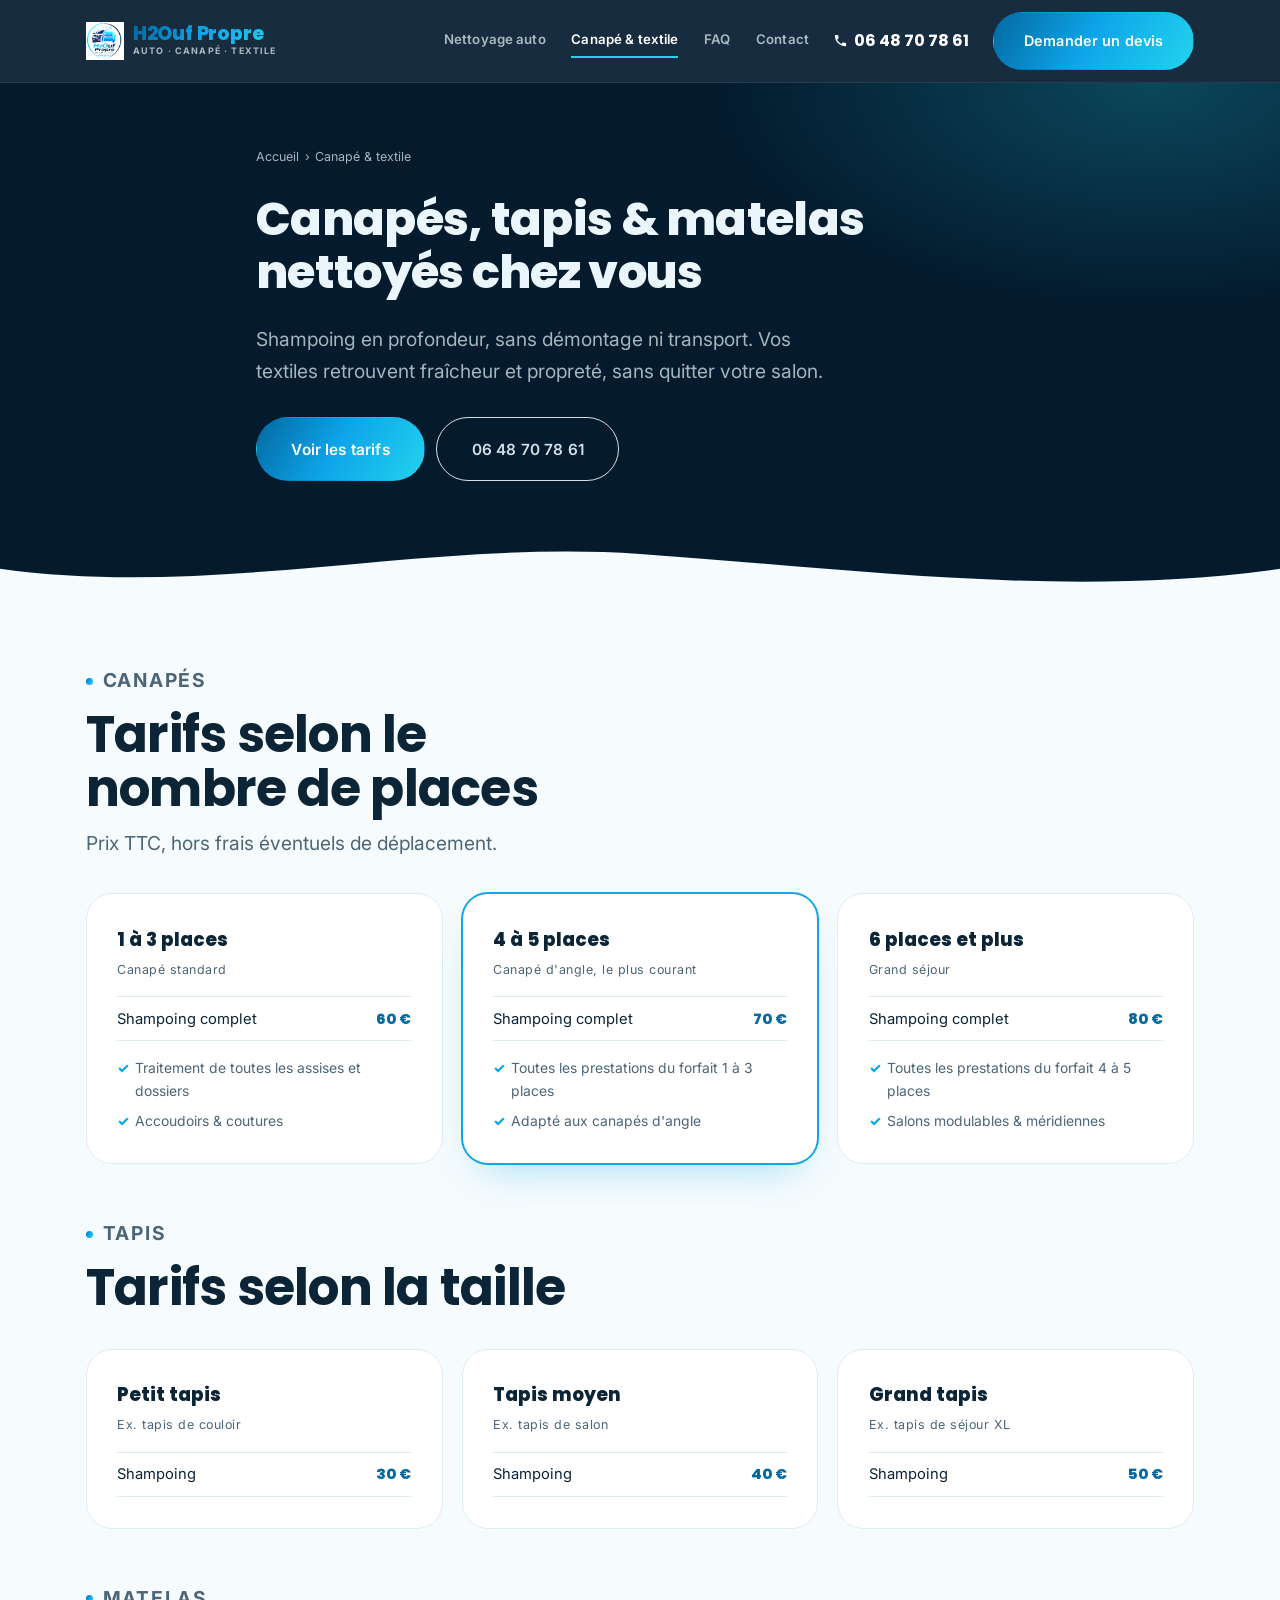
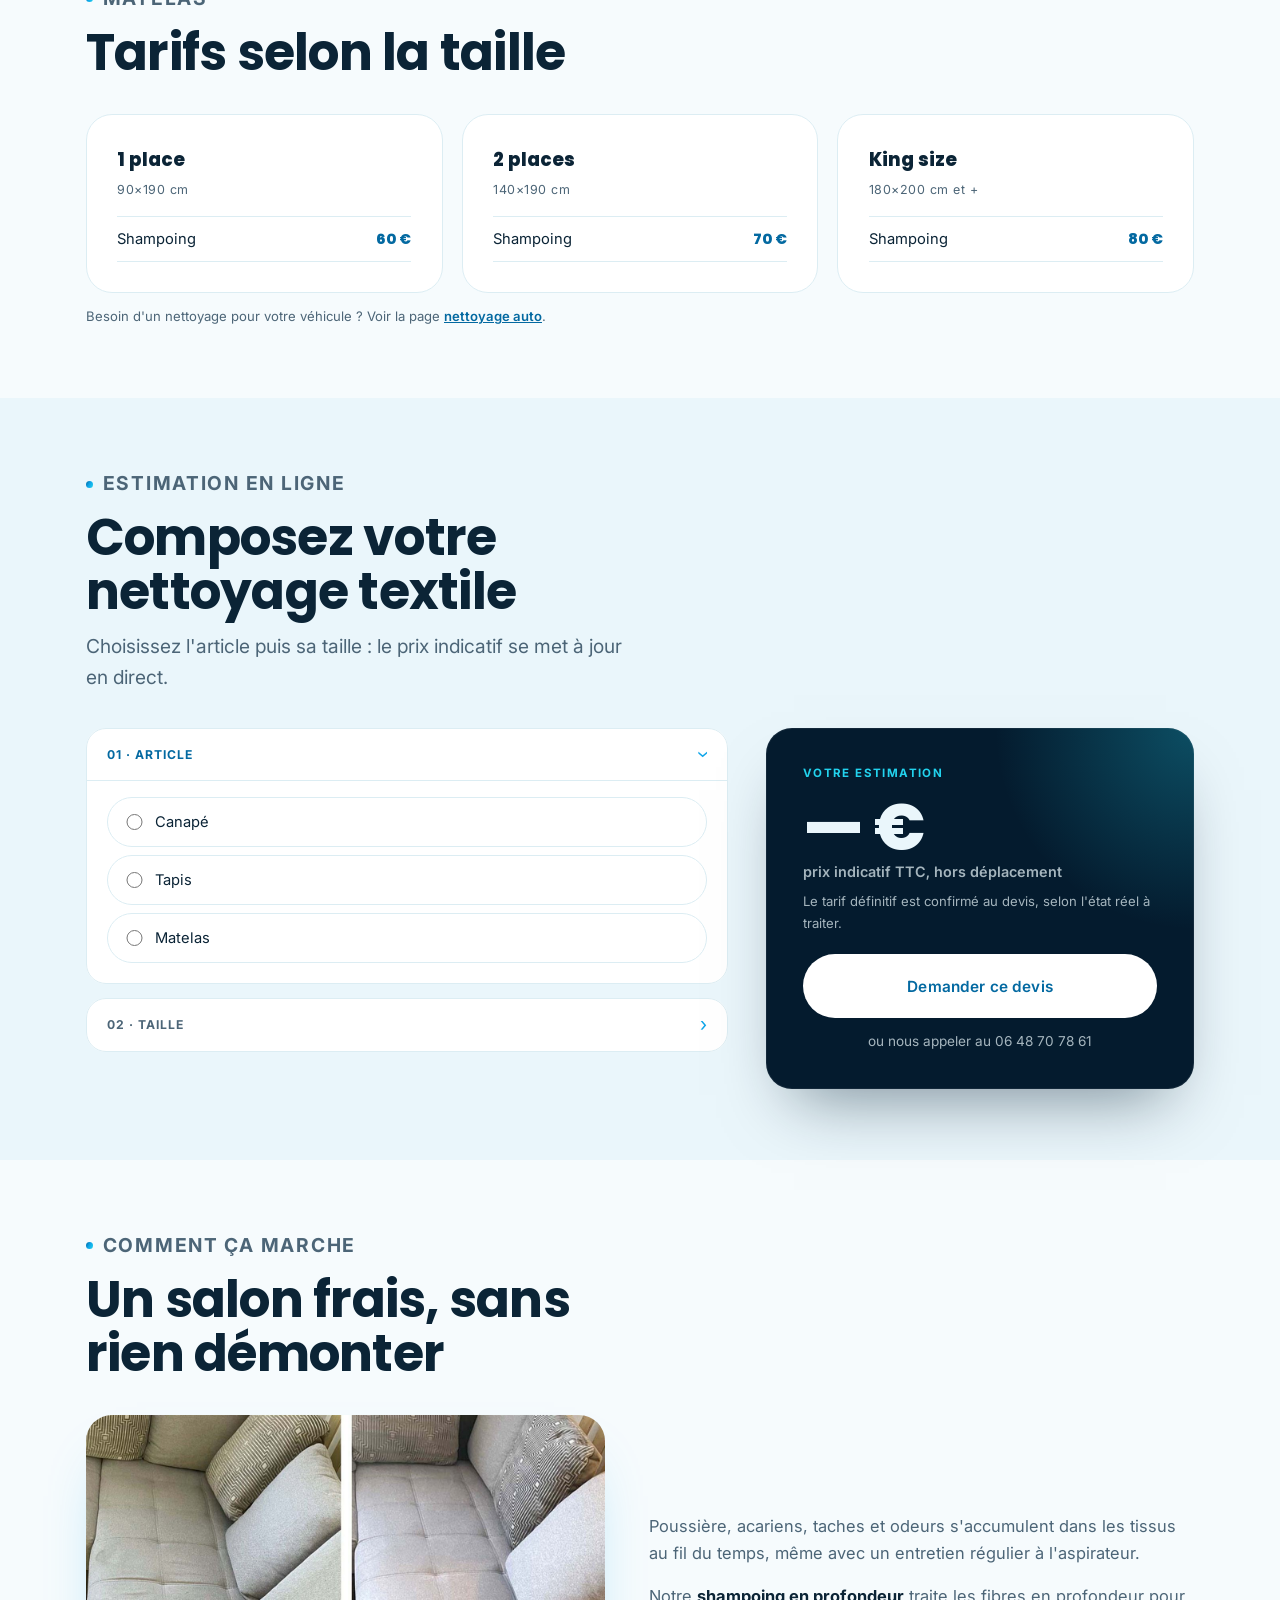
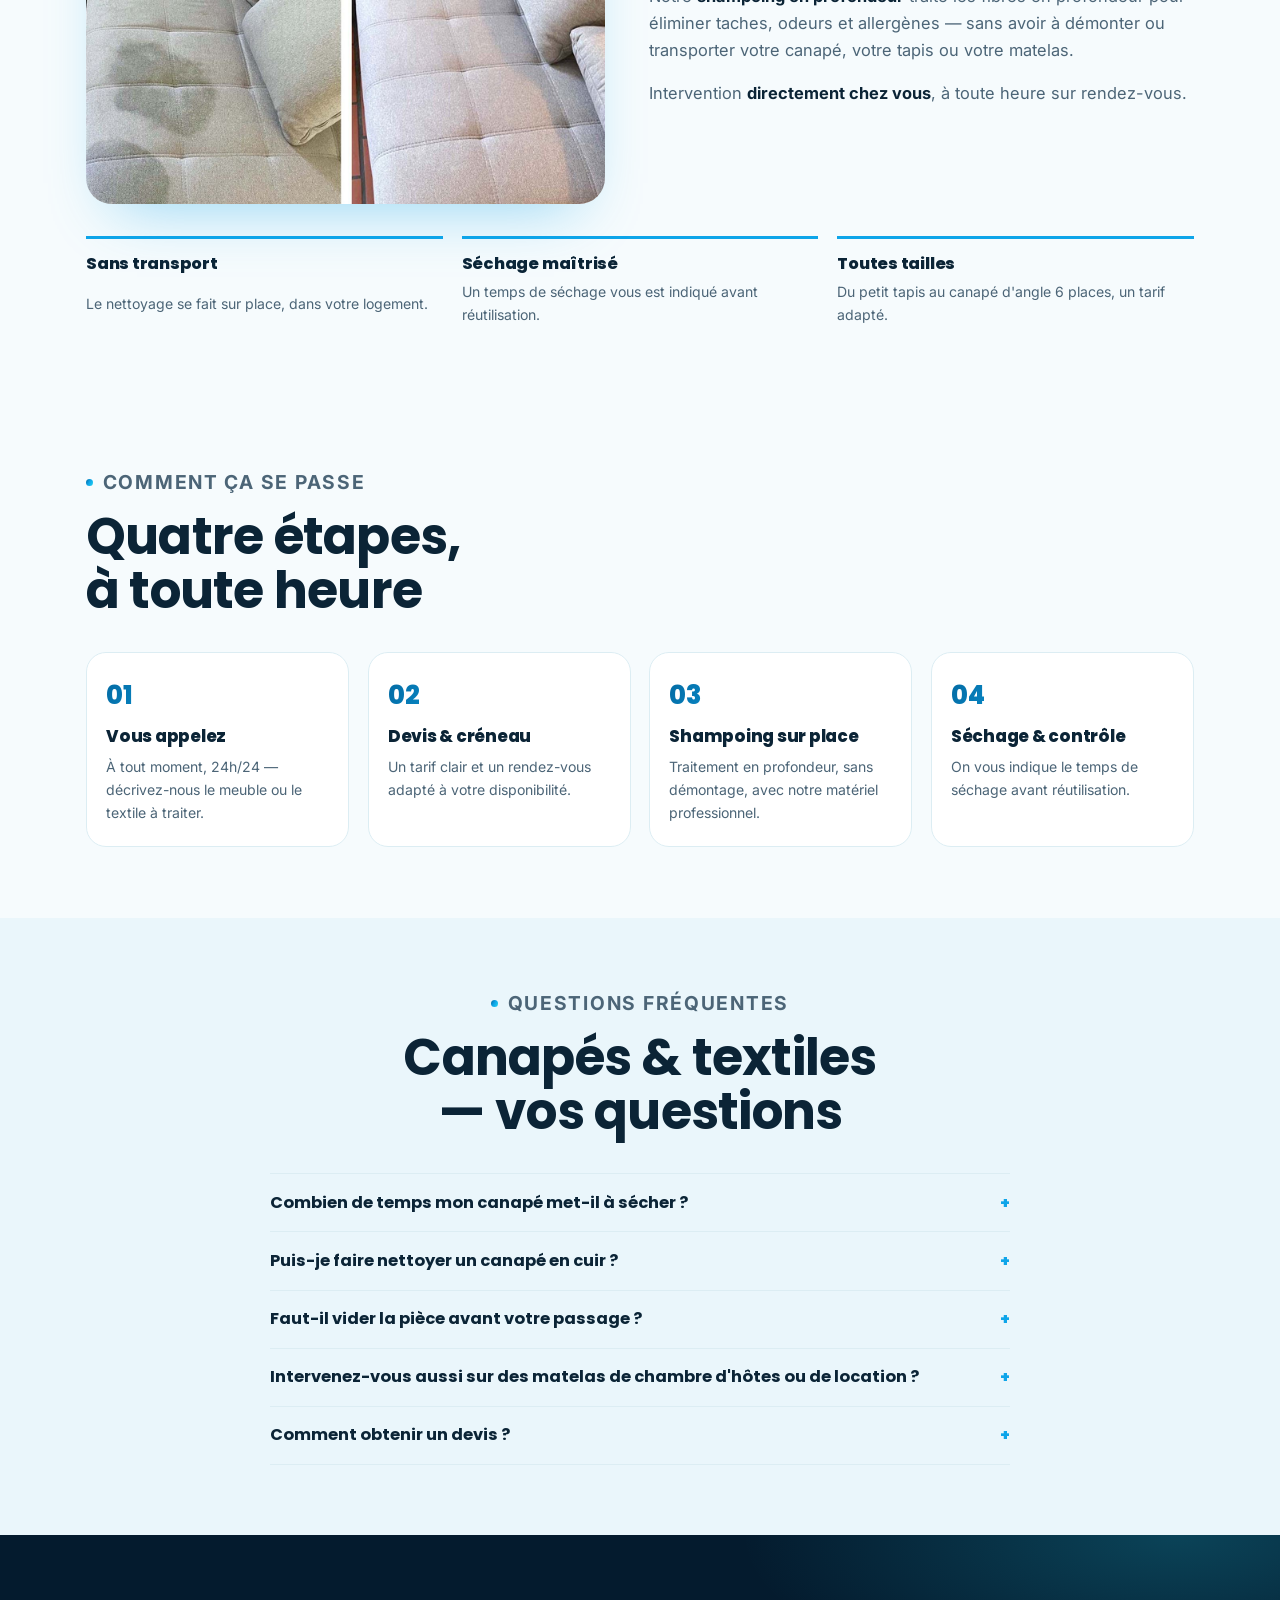
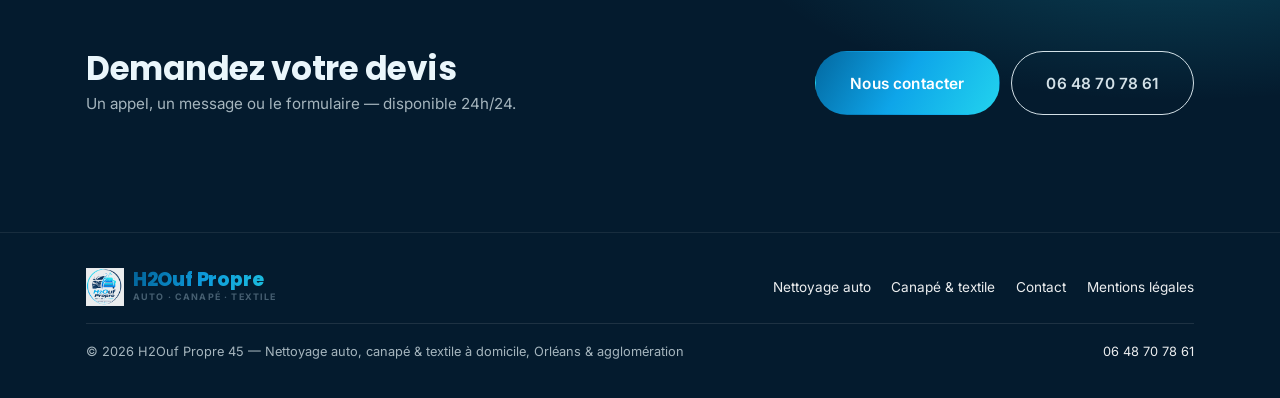
==== commit b35168ab: "Utiliser le vrai logo du client (header, footer, favicon) Remplace le wordmark SVG dessiné par le lo" ====
--- a/canape-textile.html
+++ b/canape-textile.html
@@ -5,7 +5,7 @@
 <meta name="viewport" content="width=device-width, initial-scale=1" />
 <title>Canapé, tapis &amp; matelas à domicile | H2Ouf Propre 45</title>
 <meta name="description" content="Shampoing en profondeur de vos canapés, tapis et matelas, à domicile sur Orléans et son agglomération. Sans démontage ni transport, intervention 24h/24." />
-<link rel="icon" type="image/svg+xml" href="data:image/svg+xml,%3Csvg xmlns='http://www.w3.org/2000/svg' viewBox='0 0 64 64'%3E%3Cdefs%3E%3ClinearGradient id='g' x1='0' y1='0' x2='1' y2='1'%3E%3Cstop offset='0' stop-color='%230369a1'/%3E%3Cstop offset='1' stop-color='%2322d3ee'/%3E%3C/linearGradient%3E%3C/defs%3E%3Crect width='64' height='64' rx='16' fill='%23041b2e'/%3E%3Cpath d='M32 12c9 11 14 17 14 24a14 14 0 1 1-28 0c0-7 5-13 14-24Z' fill='url(%23g)'/%3E%3C/svg%3E" />
+<link rel="icon" type="image/png" href="assets/favicon.png" />
 <link rel="canonical" href="https://h2oufpropre45.fr/canape-textile.html" />
 <meta property="og:title" content="Nettoyage canapé, tapis &amp; matelas à domicile — H2Ouf Propre 45" />
 <meta property="og:description" content="Shampoing en profondeur à domicile, sans démontage ni transport. Canapés dès 60€, tapis dès 30€, matelas dès 60€." />
@@ -73,12 +73,7 @@
 <header class="bar">
   <div class="wrap bar__in">
     <a class="brandmark bar__brand" href="/" aria-label="H2Ouf Propre 45 — accueil">
-      <svg class="brandmark__icon" viewBox="0 0 64 64" aria-hidden="true">
-        <defs><linearGradient id="lg1" x1="0" y1="0" x2="1" y2="1"><stop offset="0" stop-color="#0369a1"/><stop offset="1" stop-color="#22d3ee"/></linearGradient></defs>
-        <rect width="64" height="64" rx="18" fill="#041b2e"/>
-        <path d="M32 12c9 11 14 17 14 24a14 14 0 1 1-28 0c0-7 5-13 14-24Z" fill="url(#lg1)"/>
-        <path d="M25 34a7 7 0 0 0 7 7" stroke="#eaf6fb" stroke-width="2.4" stroke-linecap="round" fill="none"/>
-      </svg>
+      <img class="brandmark__icon" src="assets/logo.png" alt="H2Ouf Propre 45" width="64" height="64" />
       <span class="brandmark__type"><b>H2Ouf Propre</b><span>Auto · Canapé · Textile</span></span>
     </a>
     <button class="bar__burger" id="burger" aria-label="Ouvrir le menu" aria-expanded="false" aria-controls="nav"><span></span></button>
@@ -325,11 +320,7 @@
   <div class="wrap foot">
     <div class="foot__top">
       <a class="brandmark" href="/" aria-label="H2Ouf Propre 45 — accueil">
-        <svg class="brandmark__icon" viewBox="0 0 64 64" aria-hidden="true">
-          <defs><linearGradient id="lg2" x1="0" y1="0" x2="1" y2="1"><stop offset="0" stop-color="#0369a1"/><stop offset="1" stop-color="#22d3ee"/></linearGradient></defs>
-          <rect width="64" height="64" rx="18" fill="#0a2f4a"/>
-          <path d="M32 12c9 11 14 17 14 24a14 14 0 1 1-28 0c0-7 5-13 14-24Z" fill="url(#lg2)"/>
-        </svg>
+        <img class="brandmark__icon" src="assets/logo.png" alt="H2Ouf Propre 45" width="64" height="64" />
         <span class="brandmark__type"><b>H2Ouf Propre</b><span>Auto · Canapé · Textile</span></span>
       </a>
       <nav class="foot__nav">
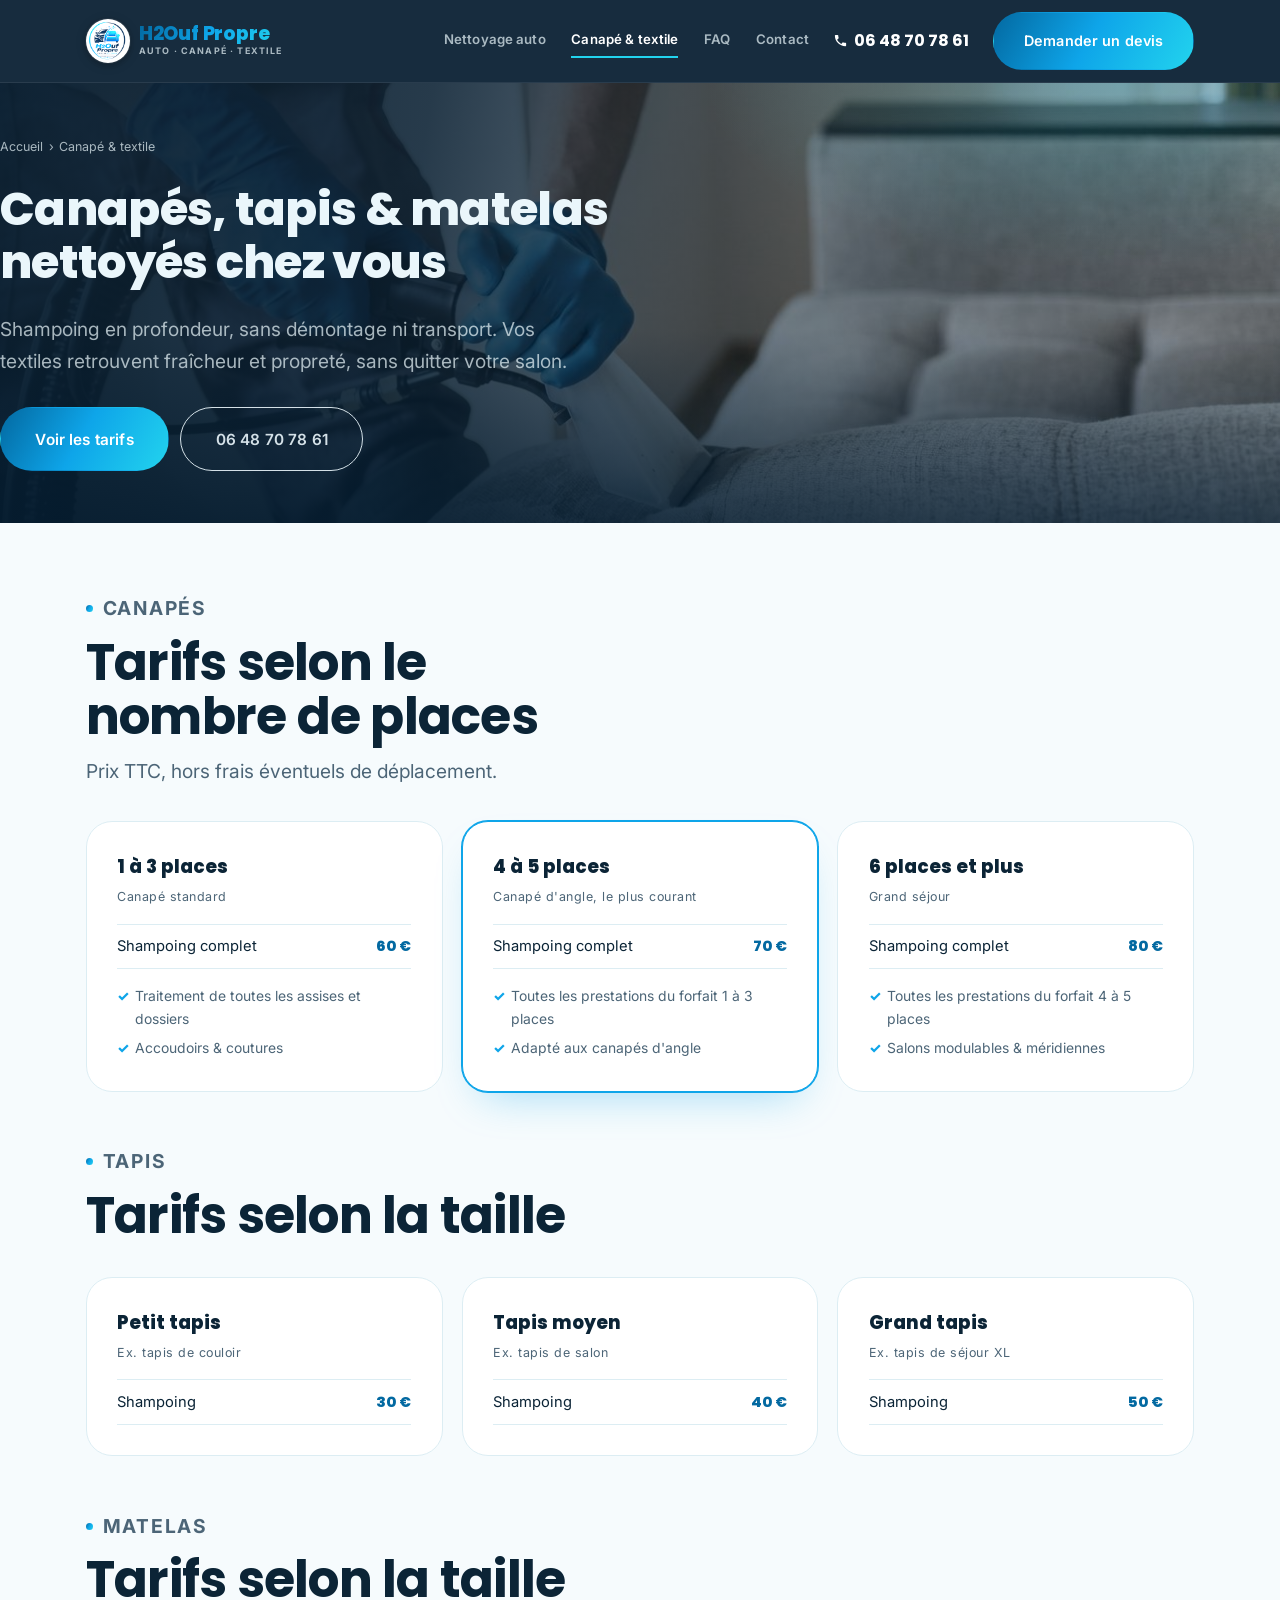
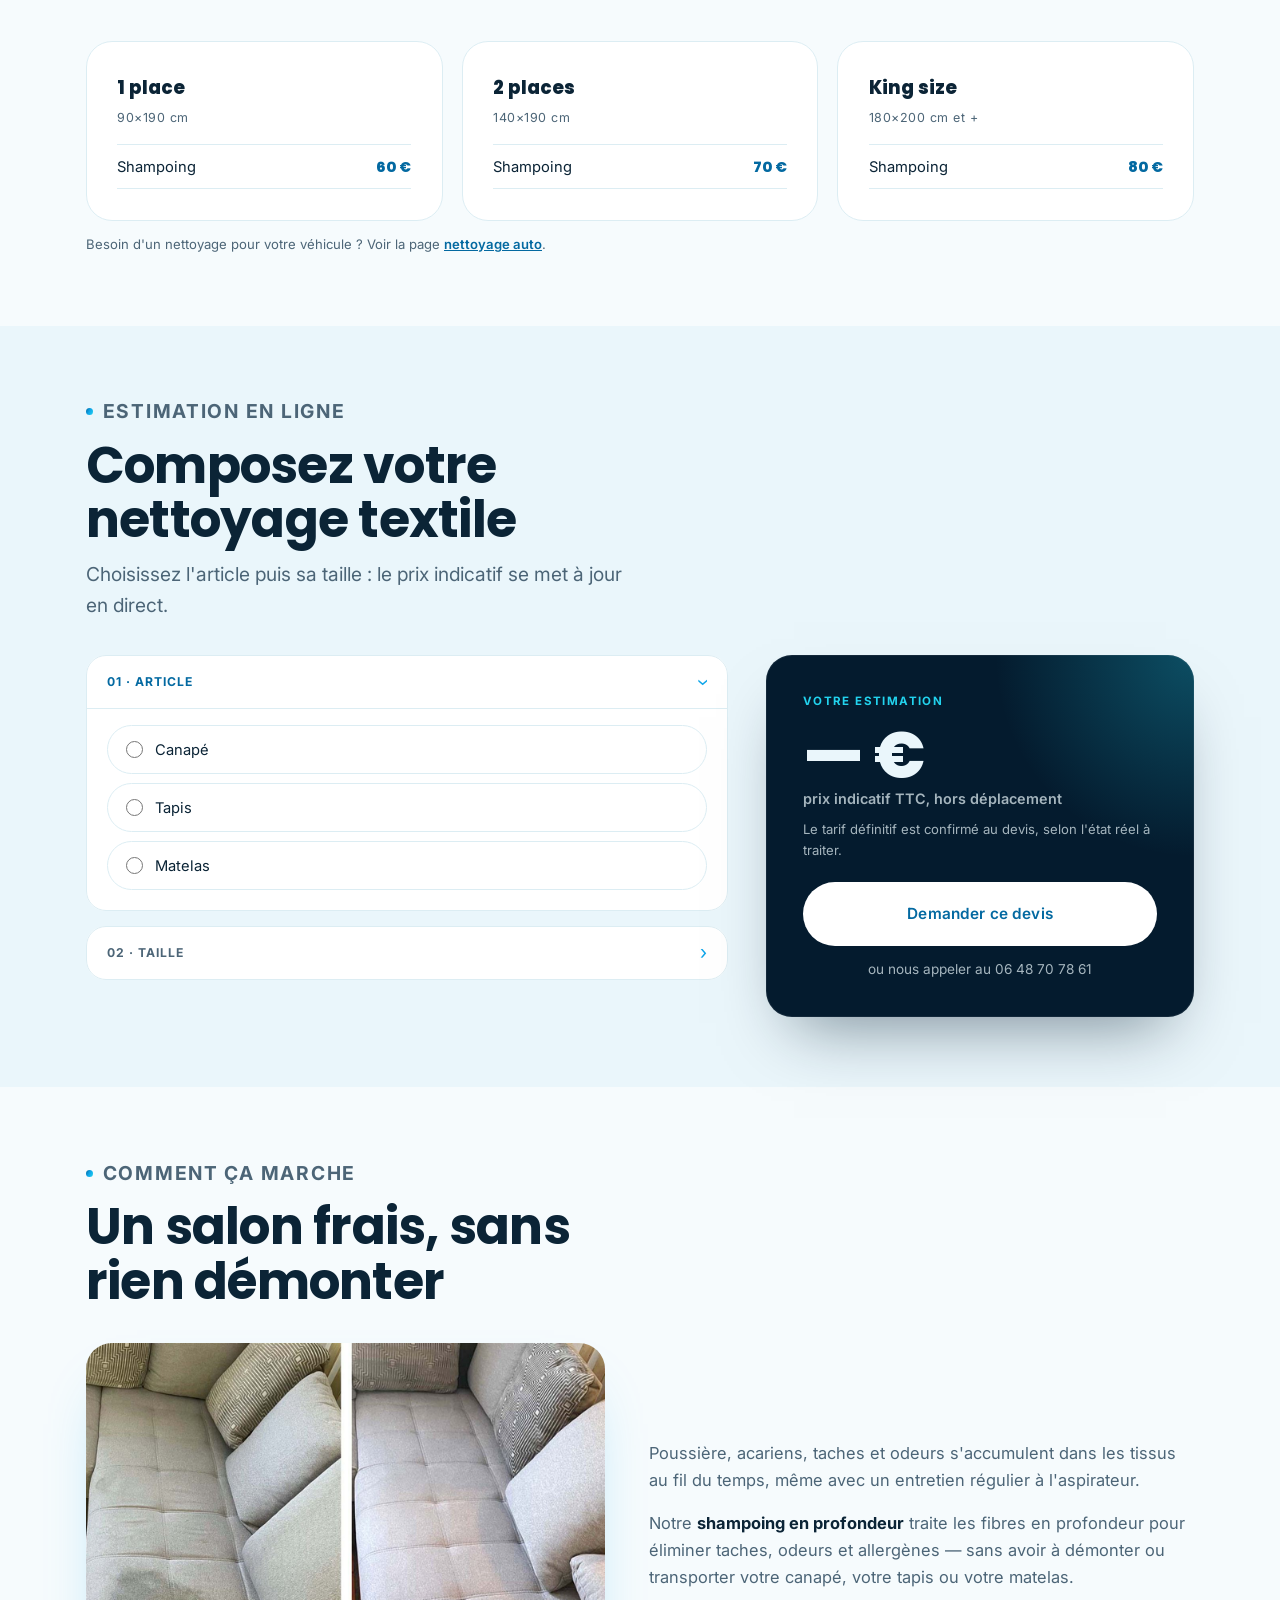
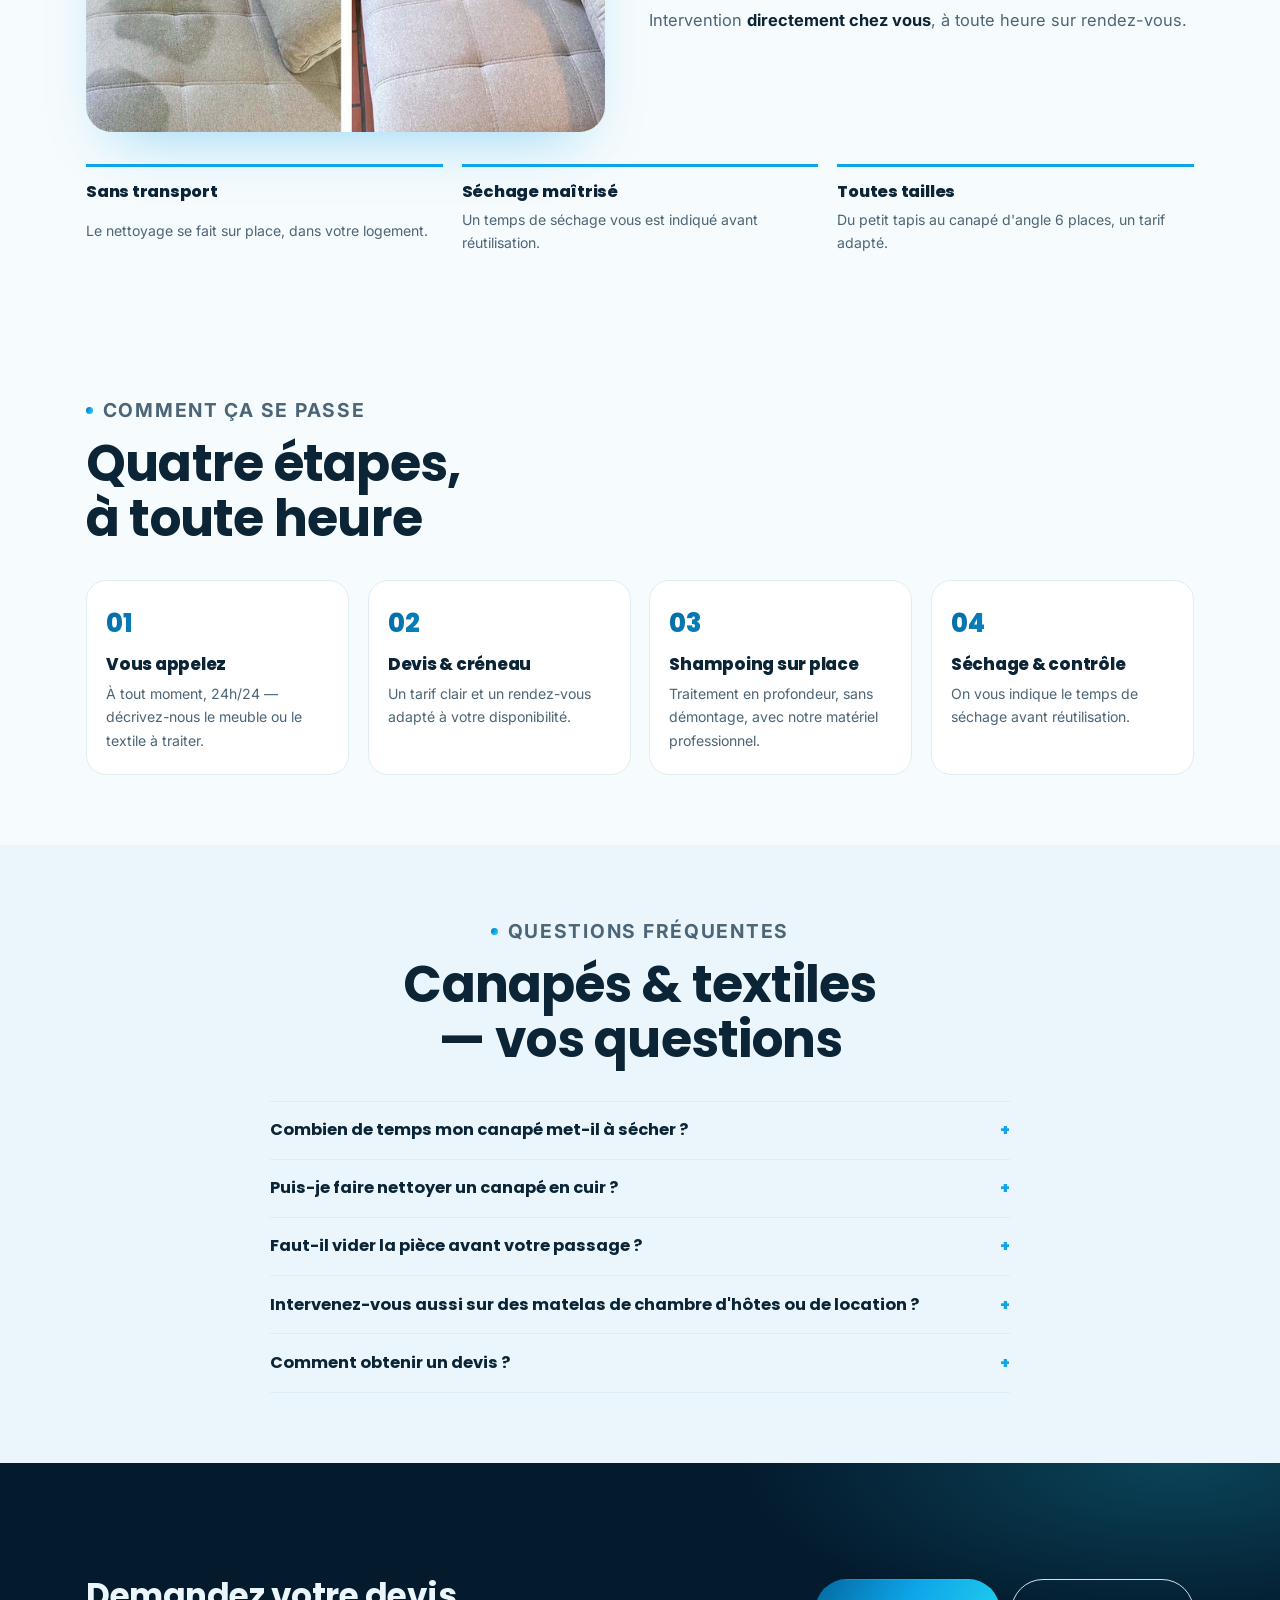
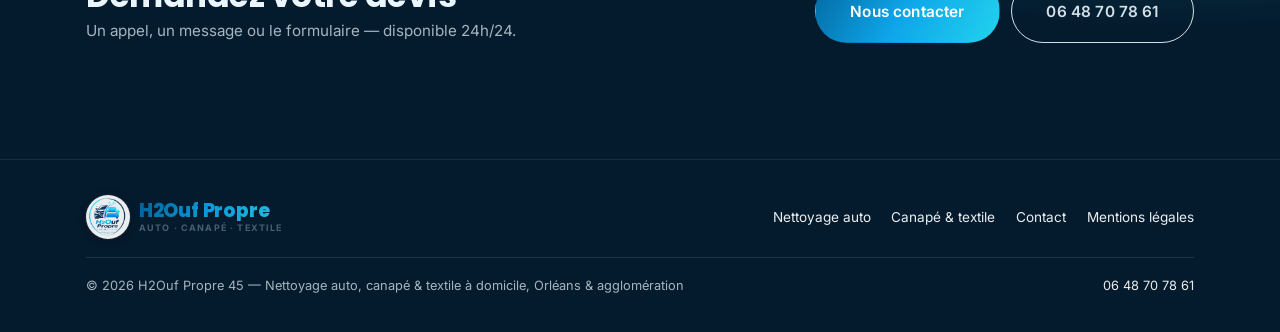
==== commit 077d3da8: "Corriger le logo header/footer + ajouter des photos hero Le logo avait un fond blanc qui jurait sur " ====
--- a/canape-textile.html
+++ b/canape-textile.html
@@ -93,7 +93,8 @@
 
 <main id="top">
 
-  <div class="phero">
+  <div class="phero phero--photo">
+    <div class="phero__bg"><img src="assets/heros/hero-canape.jpg" alt="Nettoyage en profondeur d'un canapé à domicile" loading="eager" fetchpriority="high" /></div>
     <div class="wrap phero__in">
       <p class="crumb"><a href="/">Accueil</a> <span>›</span> Canapé &amp; textile</p>
       <h1>Canapés, tapis &amp; matelas nettoyés chez vous</h1>
--- a/assets/style.css
+++ b/assets/style.css
@@ -95,7 +95,7 @@
 
 /* ---------- wordmark ---------- */
 .brandmark { display: inline-flex; align-items: center; gap: 0.55rem; text-decoration: none; }
-.brandmark__icon { flex: none; width: 38px; height: 38px; }
+.brandmark__icon { flex: none; width: 44px; height: 44px; border-radius: 50%; background: #fff; padding: 2px; box-shadow: 0 2px 10px rgba(0,0,0,0.35), 0 0 0 1px rgba(255,255,255,0.08); object-fit: cover; transition: width .5s cubic-bezier(.22,.61,.36,1), height .5s cubic-bezier(.22,.61,.36,1); }
 .brandmark__type { display: grid; line-height: 1; }
 .brandmark__type b { font-family: var(--ff-display); font-weight: 800; font-size: 1.18rem; letter-spacing: -0.01em; background: var(--grad-brand); -webkit-background-clip: text; background-clip: text; color: transparent; }
 .brandmark__type span { font-size: 0.56rem; font-weight: 700; letter-spacing: 0.13em; text-transform: uppercase; color: var(--mid); margin-top: 0.18rem; }
@@ -115,7 +115,7 @@
   gap: 1.1rem;
   padding: 0.4rem 0.6rem 0.4rem 1.1rem;
 }
-header.bar.is-float .brandmark__icon { width: 30px; height: 30px; }
+header.bar.is-float .brandmark__icon { width: 34px; height: 34px; }
 header.bar.is-float .bar__tel { display: none; }
 header.bar.is-float .bar__nav { gap: 1.1rem; }
 header.bar.is-float .bar__nav a { font-size: 0.78rem; padding-block: 0.2rem; }
@@ -190,6 +190,19 @@
 .phero h1 { font-size: clamp(1.9rem, 3.8vw, 2.9rem); font-weight: 800; line-height: 1.14; }
 .phero__lead { color: var(--on-deep-mid); font-size: var(--fs-lead); line-height: 1.64; max-width: 50ch; }
 .phero__actions { display: flex; flex-wrap: wrap; gap: 0.7rem; margin-top: 0.3rem; }
+
+/* photo variant — full-bleed image behind the text, for service pages with a real photo */
+.phero--photo { min-height: clamp(320px, 44vw, 440px); display: flex; align-items: flex-end; }
+.phero--photo .phero__bg { position: absolute; inset: 0; z-index: 0; }
+.phero--photo .phero__bg img { width: 100%; height: 100%; object-fit: cover; object-position: center 35%; display: block; }
+.phero--photo .phero__bg::after {
+  content: ""; position: absolute; inset: 0;
+  background:
+    radial-gradient(55% 70% at 88% 0%, rgba(34,211,238,0.22), transparent 60%),
+    linear-gradient(100deg, rgba(4,27,46,0.95) 0%, rgba(4,27,46,0.86) 32%, rgba(4,27,46,0.52) 62%, rgba(4,27,46,0.3) 100%),
+    linear-gradient(0deg, rgba(4,27,46,0.72) 0%, transparent 44%);
+}
+.phero--photo .phero__in { padding-block: clamp(2.2rem, 5vw, 3.2rem); }
 
 /* ---------- section scaffold ---------- */
 section { padding-block: clamp(2.75rem, 5.5vw, 4.75rem); }
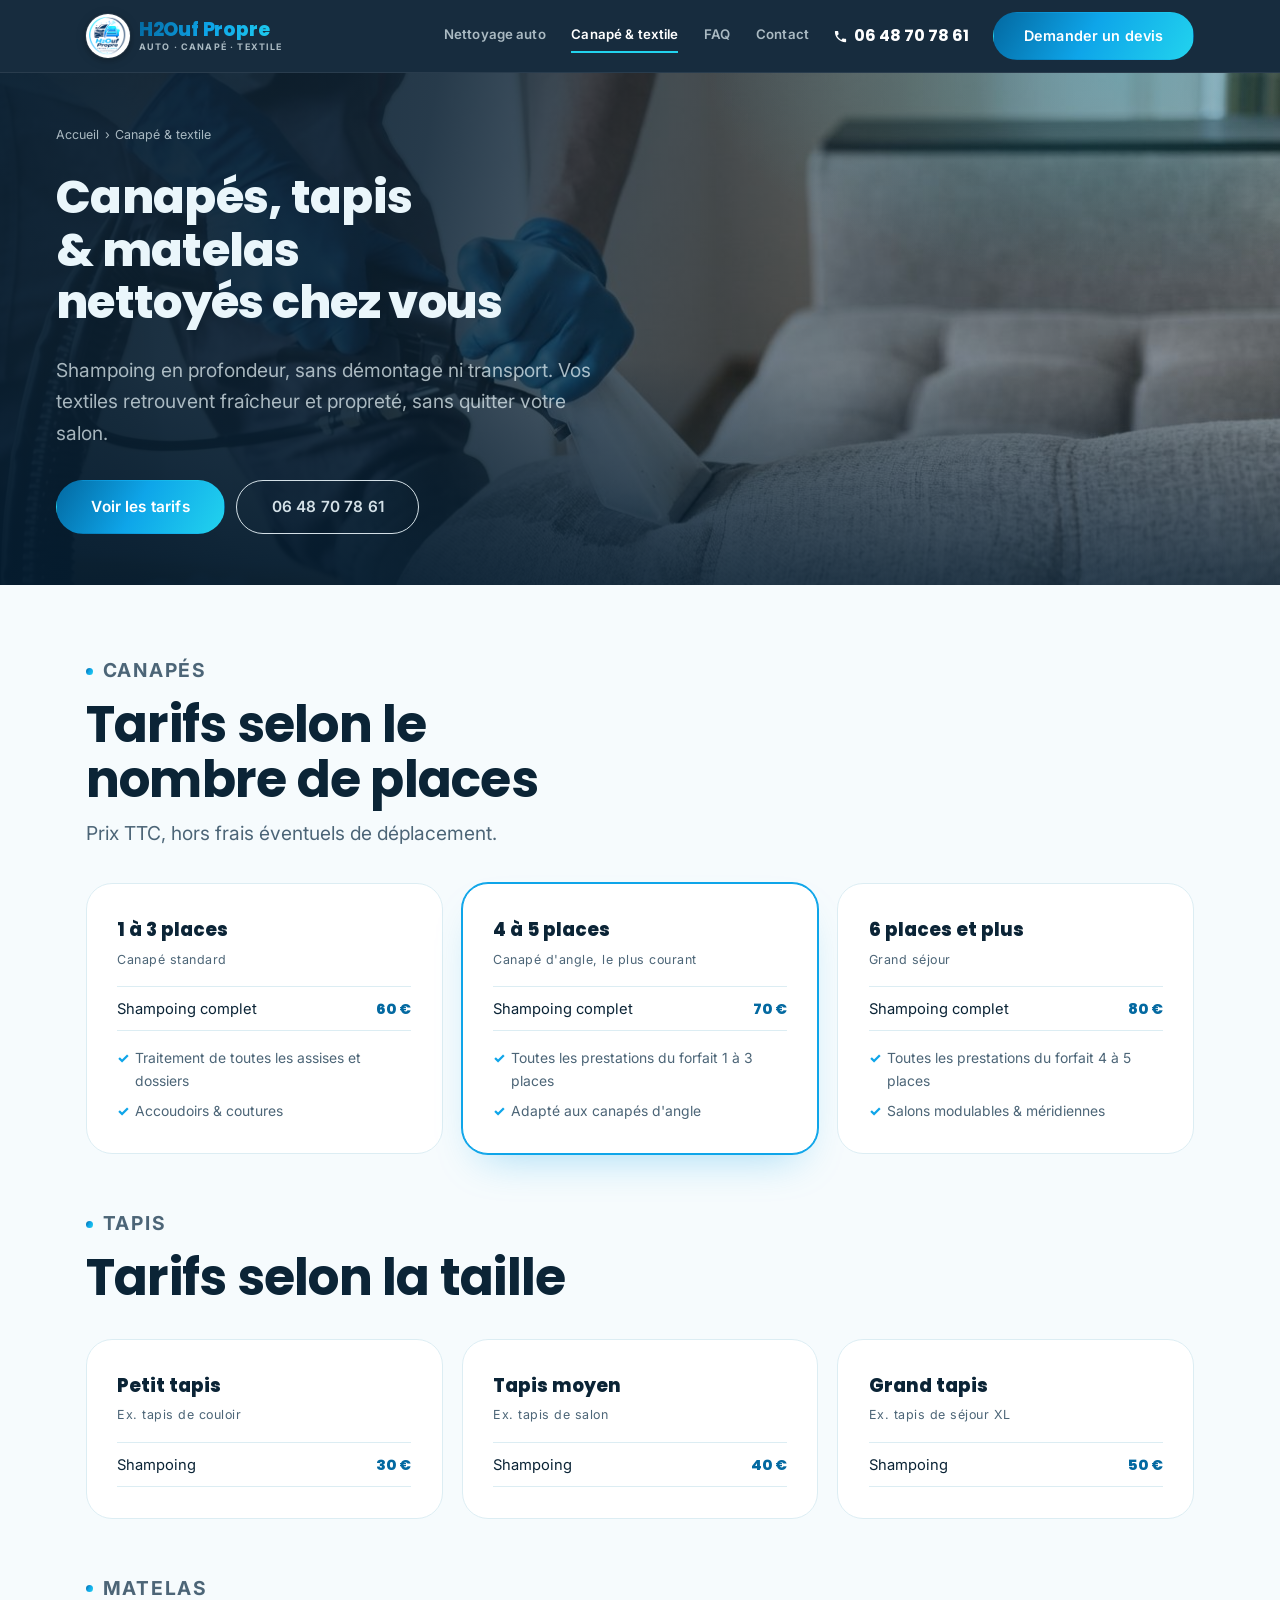
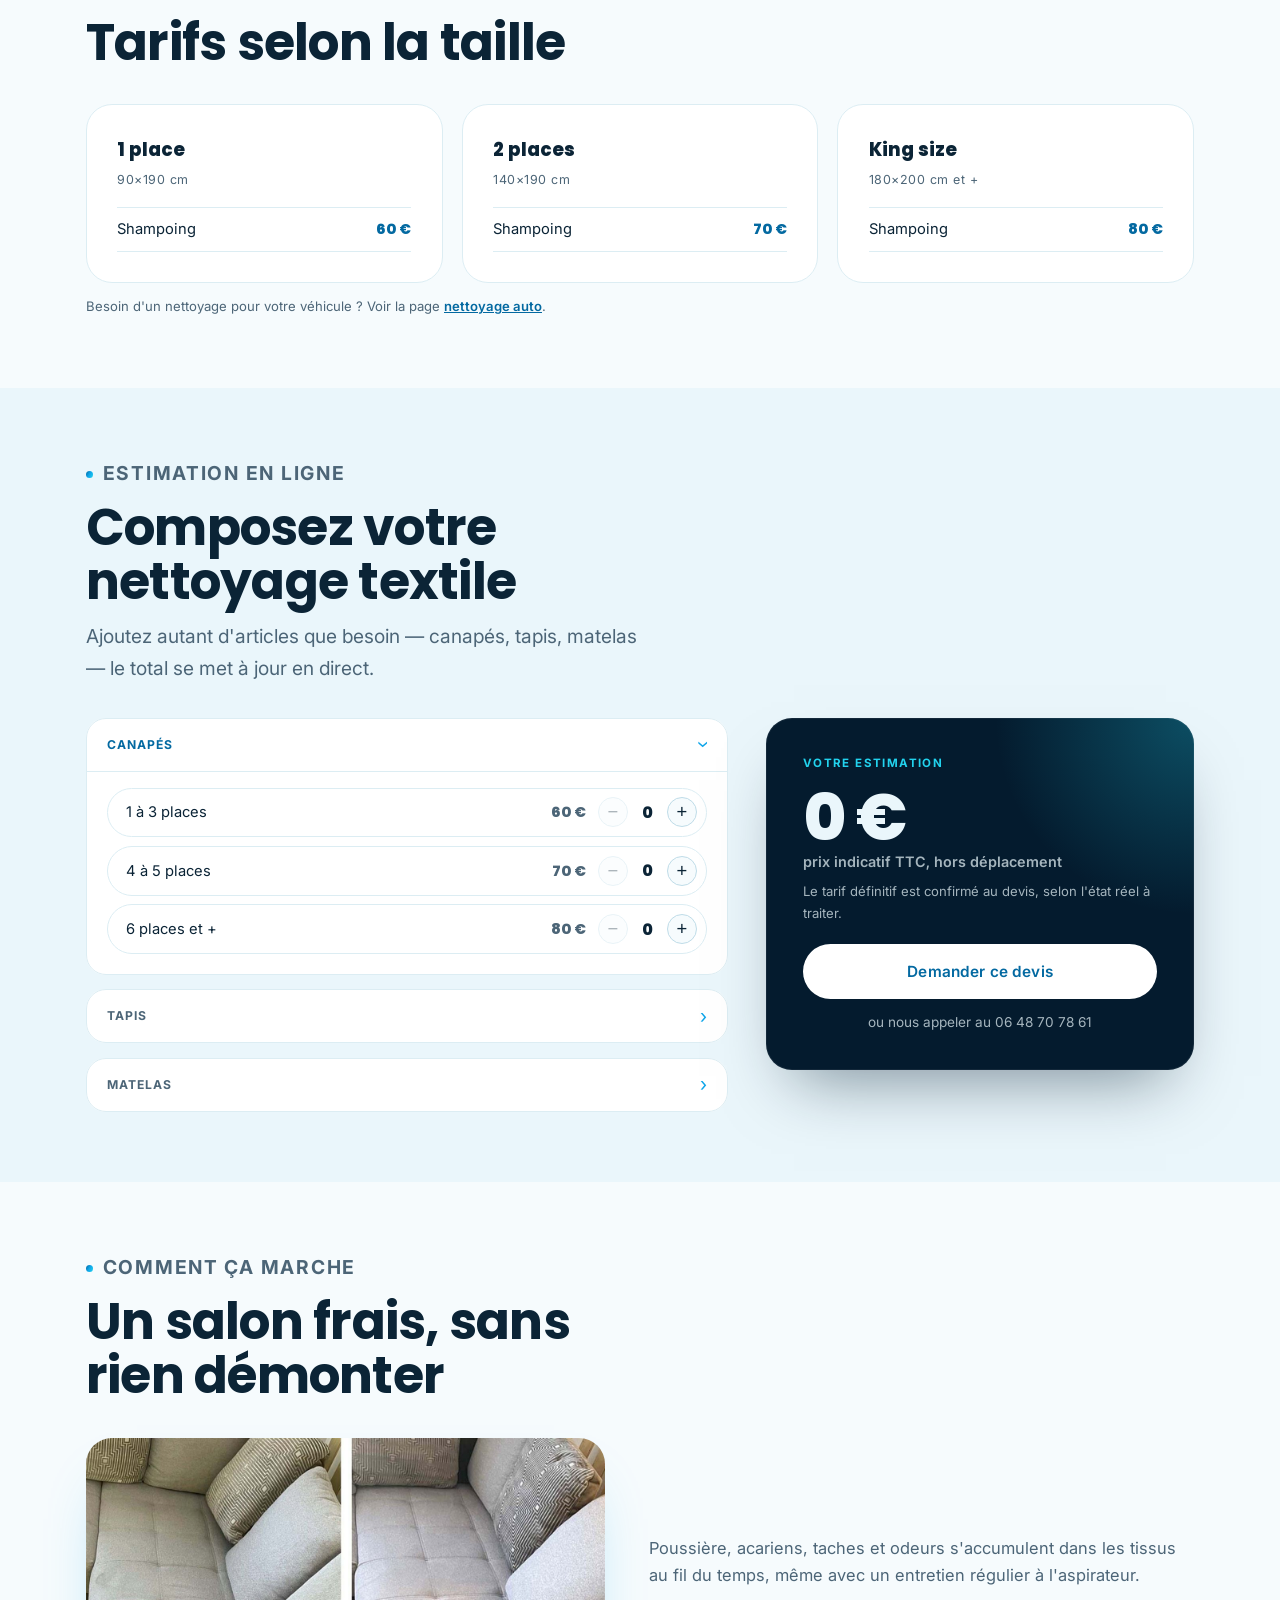
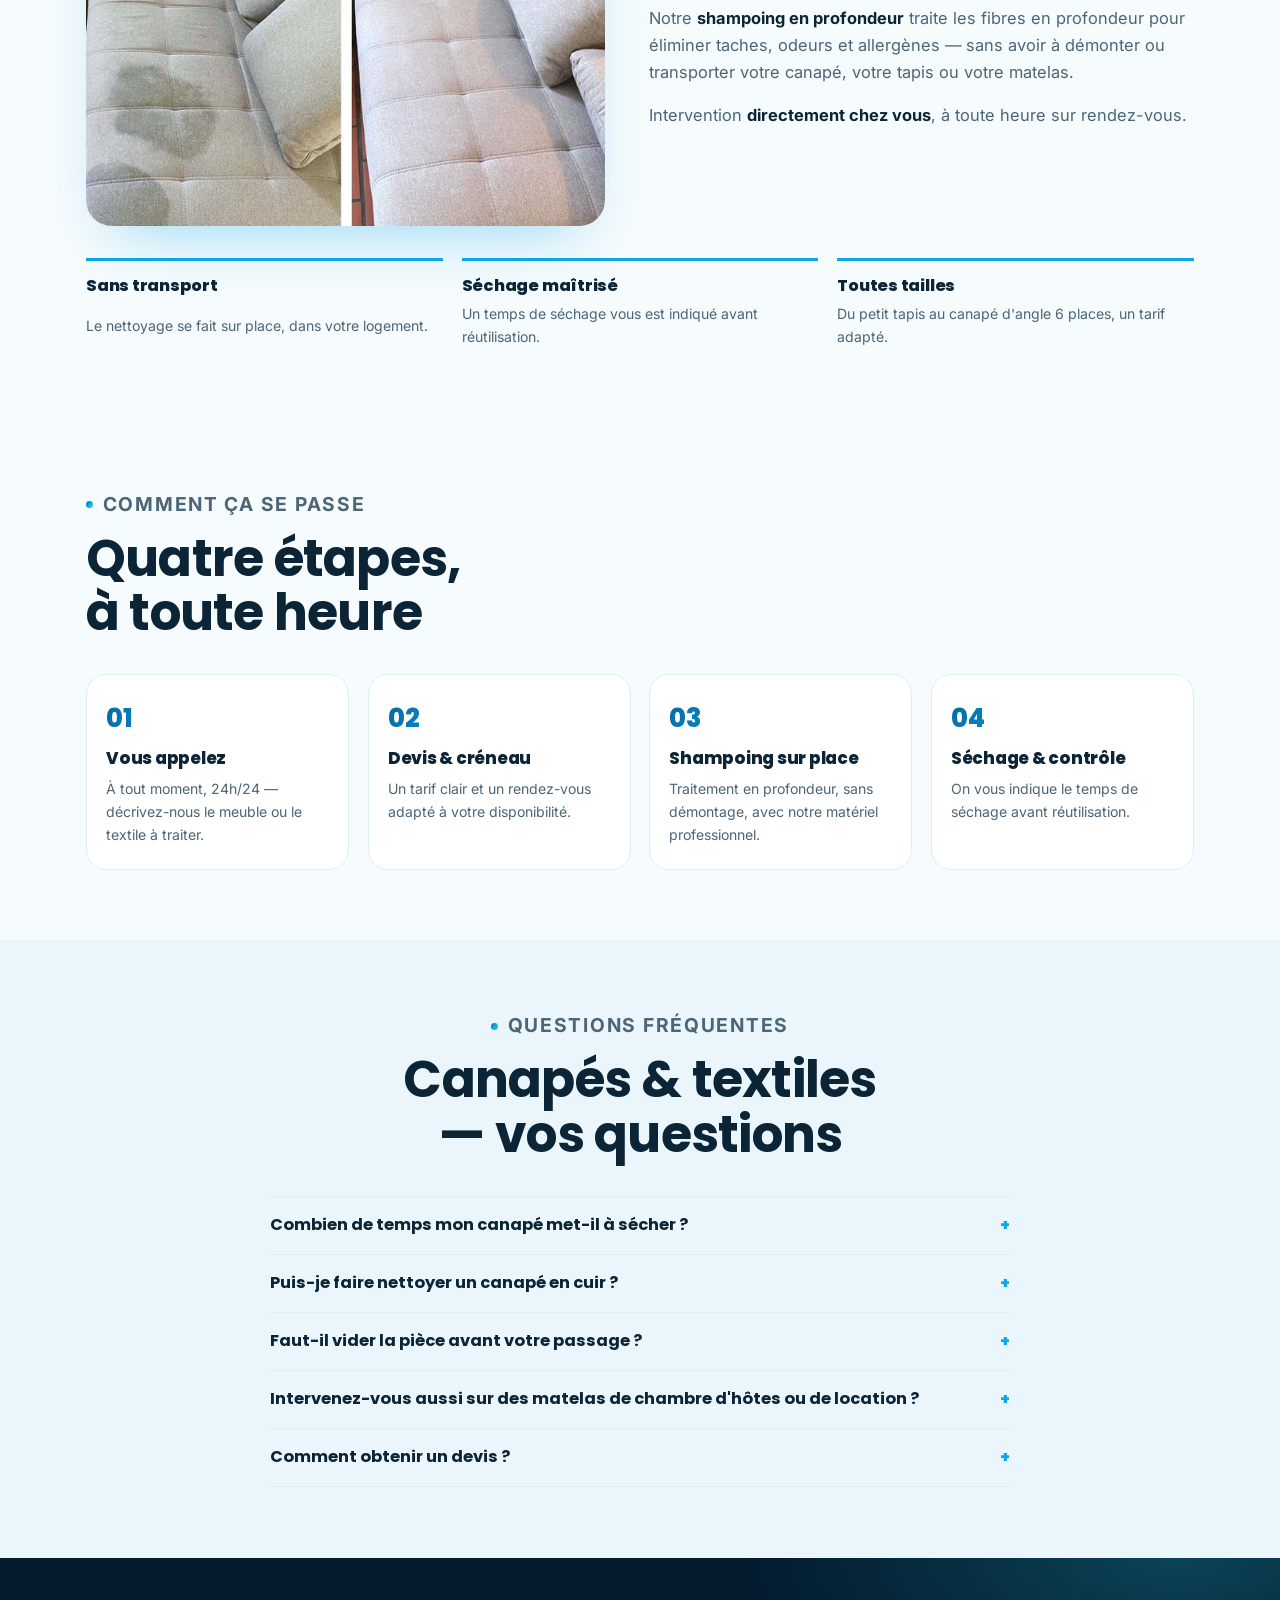
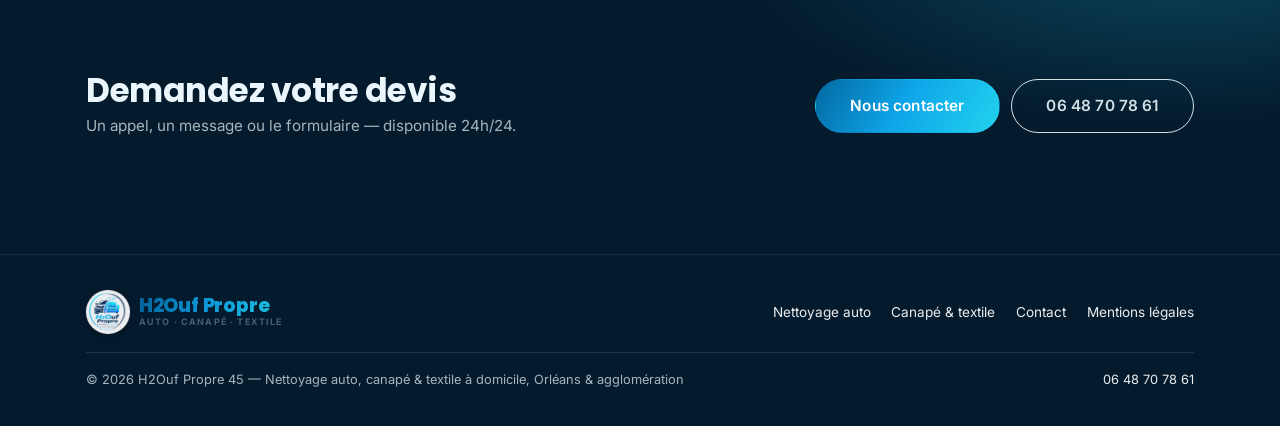
==== commit 83350b71: "Corrections d'audit + simulateur textile à quantités multiples - Bug de débordement mobile trouvé et" ====
--- a/canape-textile.html
+++ b/canape-textile.html
@@ -6,6 +6,7 @@
 <title>Canapé, tapis &amp; matelas à domicile | H2Ouf Propre 45</title>
 <meta name="description" content="Shampoing en profondeur de vos canapés, tapis et matelas, à domicile sur Orléans et son agglomération. Sans démontage ni transport, intervention 24h/24." />
 <link rel="icon" type="image/png" href="assets/favicon.png" />
+<link rel="apple-touch-icon" href="assets/apple-touch-icon.png" />
 <link rel="canonical" href="https://h2oufpropre45.fr/canape-textile.html" />
 <meta property="og:title" content="Nettoyage canapé, tapis &amp; matelas à domicile — H2Ouf Propre 45" />
 <meta property="og:description" content="Shampoing en profondeur à domicile, sans démontage ni transport. Canapés dès 60€, tapis dès 30€, matelas dès 60€." />
@@ -178,52 +179,116 @@
       <div class="head reveal">
         <p class="label">Estimation en ligne</p>
         <h2>Composez votre nettoyage textile</h2>
-        <p>Choisissez l'article puis sa taille : le prix indicatif se met à jour en direct.</p>
+        <p>Ajoutez autant d'articles que besoin — canapés, tapis, matelas — le total se met à jour en direct.</p>
       </div>
       <form class="estim reveal" id="estimTextile">
         <div class="estim__fields">
           <fieldset class="estim__group is-open">
-            <legend class="sr-only">Type d'article</legend>
-            <div class="estim__ghead" role="button" tabindex="0" aria-expanded="true" aria-controls="estimTypeBody">
-              <span class="estim__gtitle">01 · Article</span>
+            <legend class="sr-only">Canapés</legend>
+            <div class="estim__ghead" role="button" tabindex="0" aria-expanded="true" aria-controls="estimCanapeBody">
+              <span class="estim__gtitle">Canapés</span>
               <span class="estim__gsummary"></span>
               <span class="estim__gchev" aria-hidden="true">›</span>
             </div>
-            <div class="estim__gbody" id="estimTypeBody">
-              <label class="opt"><input type="radio" name="type" value="canape" /> <span>Canapé</span></label>
-              <label class="opt"><input type="radio" name="type" value="tapis" /> <span>Tapis</span></label>
-              <label class="opt"><input type="radio" name="type" value="matelas" /> <span>Matelas</span></label>
+            <div class="estim__gbody" id="estimCanapeBody">
+              <div class="qty" data-price="60">
+                <span class="qty__label">1 à 3 places<b>60 €</b></span>
+                <div class="qty__ctrl">
+                  <button type="button" class="qty__btn" data-action="dec" aria-label="Diminuer la quantité">−</button>
+                  <output class="qty__value">0</output>
+                  <button type="button" class="qty__btn" data-action="inc" aria-label="Augmenter la quantité">+</button>
+                </div>
+              </div>
+              <div class="qty" data-price="70">
+                <span class="qty__label">4 à 5 places<b>70 €</b></span>
+                <div class="qty__ctrl">
+                  <button type="button" class="qty__btn" data-action="dec" aria-label="Diminuer la quantité">−</button>
+                  <output class="qty__value">0</output>
+                  <button type="button" class="qty__btn" data-action="inc" aria-label="Augmenter la quantité">+</button>
+                </div>
+              </div>
+              <div class="qty" data-price="80">
+                <span class="qty__label">6 places et +<b>80 €</b></span>
+                <div class="qty__ctrl">
+                  <button type="button" class="qty__btn" data-action="dec" aria-label="Diminuer la quantité">−</button>
+                  <output class="qty__value">0</output>
+                  <button type="button" class="qty__btn" data-action="inc" aria-label="Augmenter la quantité">+</button>
+                </div>
+              </div>
             </div>
           </fieldset>
           <fieldset class="estim__group">
-            <legend class="sr-only">Taille</legend>
-            <div class="estim__ghead" role="button" tabindex="0" aria-expanded="false" aria-controls="estimSizeBody">
-              <span class="estim__gtitle">02 · Taille</span>
+            <legend class="sr-only">Tapis</legend>
+            <div class="estim__ghead" role="button" tabindex="0" aria-expanded="false" aria-controls="estimTapisBody">
+              <span class="estim__gtitle">Tapis</span>
               <span class="estim__gsummary"></span>
               <span class="estim__gchev" aria-hidden="true">›</span>
             </div>
-            <div class="estim__gbody" id="estimSizeBody">
-              <div class="estim__sizes is-active" data-type="canape">
-                <label class="opt"><input type="radio" name="taille" value="60" /> <span>1 à 3 places</span><b>60 €</b></label>
-                <label class="opt"><input type="radio" name="taille" value="70" /> <span>4 à 5 places</span><b>70 €</b></label>
-                <label class="opt"><input type="radio" name="taille" value="80" /> <span>6 places et +</span><b>80 €</b></label>
-              </div>
-              <div class="estim__sizes" data-type="tapis">
-                <label class="opt"><input type="radio" name="taille" value="30" /> <span>Petit tapis</span><b>30 €</b></label>
-                <label class="opt"><input type="radio" name="taille" value="40" /> <span>Tapis moyen</span><b>40 €</b></label>
-                <label class="opt"><input type="radio" name="taille" value="50" /> <span>Grand tapis</span><b>50 €</b></label>
-              </div>
-              <div class="estim__sizes" data-type="matelas">
-                <label class="opt"><input type="radio" name="taille" value="60" /> <span>1 place</span><b>60 €</b></label>
-                <label class="opt"><input type="radio" name="taille" value="70" /> <span>2 places</span><b>70 €</b></label>
-                <label class="opt"><input type="radio" name="taille" value="80" /> <span>King size</span><b>80 €</b></label>
+            <div class="estim__gbody" id="estimTapisBody">
+              <div class="qty" data-price="30">
+                <span class="qty__label">Petit tapis<b>30 €</b></span>
+                <div class="qty__ctrl">
+                  <button type="button" class="qty__btn" data-action="dec" aria-label="Diminuer la quantité">−</button>
+                  <output class="qty__value">0</output>
+                  <button type="button" class="qty__btn" data-action="inc" aria-label="Augmenter la quantité">+</button>
+                </div>
+              </div>
+              <div class="qty" data-price="40">
+                <span class="qty__label">Tapis moyen<b>40 €</b></span>
+                <div class="qty__ctrl">
+                  <button type="button" class="qty__btn" data-action="dec" aria-label="Diminuer la quantité">−</button>
+                  <output class="qty__value">0</output>
+                  <button type="button" class="qty__btn" data-action="inc" aria-label="Augmenter la quantité">+</button>
+                </div>
+              </div>
+              <div class="qty" data-price="50">
+                <span class="qty__label">Grand tapis<b>50 €</b></span>
+                <div class="qty__ctrl">
+                  <button type="button" class="qty__btn" data-action="dec" aria-label="Diminuer la quantité">−</button>
+                  <output class="qty__value">0</output>
+                  <button type="button" class="qty__btn" data-action="inc" aria-label="Augmenter la quantité">+</button>
+                </div>
+              </div>
+            </div>
+          </fieldset>
+          <fieldset class="estim__group">
+            <legend class="sr-only">Matelas</legend>
+            <div class="estim__ghead" role="button" tabindex="0" aria-expanded="false" aria-controls="estimMatelasBody">
+              <span class="estim__gtitle">Matelas</span>
+              <span class="estim__gsummary"></span>
+              <span class="estim__gchev" aria-hidden="true">›</span>
+            </div>
+            <div class="estim__gbody" id="estimMatelasBody">
+              <div class="qty" data-price="60">
+                <span class="qty__label">1 place<b>60 €</b></span>
+                <div class="qty__ctrl">
+                  <button type="button" class="qty__btn" data-action="dec" aria-label="Diminuer la quantité">−</button>
+                  <output class="qty__value">0</output>
+                  <button type="button" class="qty__btn" data-action="inc" aria-label="Augmenter la quantité">+</button>
+                </div>
+              </div>
+              <div class="qty" data-price="70">
+                <span class="qty__label">2 places<b>70 €</b></span>
+                <div class="qty__ctrl">
+                  <button type="button" class="qty__btn" data-action="dec" aria-label="Diminuer la quantité">−</button>
+                  <output class="qty__value">0</output>
+                  <button type="button" class="qty__btn" data-action="inc" aria-label="Augmenter la quantité">+</button>
+                </div>
+              </div>
+              <div class="qty" data-price="80">
+                <span class="qty__label">King size<b>80 €</b></span>
+                <div class="qty__ctrl">
+                  <button type="button" class="qty__btn" data-action="dec" aria-label="Diminuer la quantité">−</button>
+                  <output class="qty__value">0</output>
+                  <button type="button" class="qty__btn" data-action="inc" aria-label="Augmenter la quantité">+</button>
+                </div>
               </div>
             </div>
           </fieldset>
         </div>
         <aside class="estim__result">
           <p class="estim__rlabel">Votre estimation</p>
-          <p class="estim__price"><span id="estimTextilePrice">—</span> €<small>prix indicatif TTC, hors déplacement</small></p>
+          <p class="estim__price"><span id="estimTextilePrice">0</span> €<small>prix indicatif TTC, hors déplacement</small></p>
           <p class="estim__note">Le tarif définitif est confirmé au devis, selon l'état réel à traiter.</p>
           <a class="btn btn--lg" id="estimTextileCta" href="contact.html">Demander ce devis</a>
           <a class="estim__tel" href="tel:+33648707861">ou nous appeler au 06 48 70 78 61</a>
--- a/assets/style.css
+++ b/assets/style.css
@@ -76,7 +76,7 @@
 .sec--dark .label, .hero .label, .phero .label, .cta-band .label { color: var(--cyan); }
 
 .btn {
-  display: inline-flex; align-items: center; gap: 0.55em;
+  display: inline-flex; align-items: center; gap: 0.55em; line-height: 1;
   font-family: var(--ff-body); font-weight: 600; font-size: 0.9rem; letter-spacing: 0.01em;
   text-decoration: none; padding: 1rem 1.85rem; border-radius: 999px;
   background: var(--grad-brand); color: #fff; border: 1px solid transparent;
@@ -126,7 +126,7 @@
 .bar__nav a:hover, .bar__nav a[aria-current="page"] { color: #fff; border-color: var(--cyan); }
 .bar__tel { font-family: var(--ff-display); font-weight: 700; font-size: 1rem; text-decoration: none; color: #fff; white-space: nowrap; display: inline-flex; align-items: center; gap: 0.4em; }
 .bar__tel svg { width: 15px; height: 15px; fill: var(--cyan); }
-.bar__cta { white-space: nowrap; transition: transform .18s ease, box-shadow .18s ease, filter .18s ease, padding .5s cubic-bezier(.22,.61,.36,1); }
+.bar__cta { white-space: nowrap; transition: transform .18s ease, box-shadow .18s ease, filter .18s ease; }
 @media (prefers-reduced-motion: reduce) { header.bar, .bar__in, .brandmark__icon, .bar__nav, .bar__nav a, .bar__cta { transition: none; } }
 .bar__burger { display: none; order: 9; width: 42px; height: 42px; border: 1px solid rgba(255,255,255,0.22); background: transparent; border-radius: 999px; cursor: pointer; align-items: center; justify-content: center; }
 .bar__burger span, .bar__burger span::before, .bar__burger span::after { content: ""; display: block; width: 18px; height: 2px; background: #fff; position: relative; }
@@ -147,19 +147,69 @@
 
 /* ---------- home hero ---------- */
 .hero { position: relative; background: var(--deep); color: var(--on-deep); overflow: hidden; padding-top: clamp(2.5rem, 6vw, 4rem); }
-.hero::before {
-  content: ""; position: absolute; inset: 0; z-index: 0; pointer-events: none;
+.hero__photo { position: absolute; inset: 0; z-index: 0; }
+.hero__photo img { width: 100%; height: 100%; object-fit: cover; object-position: center 38%; display: block; }
+.hero__photo-overlay {
+  position: absolute; inset: 0; z-index: 1; pointer-events: none;
   background:
-    radial-gradient(48% 60% at 86% 6%, rgba(34,211,238,0.28), transparent 62%),
-    radial-gradient(55% 55% at 6% 100%, rgba(14,165,233,0.22), transparent 65%);
-}
-.hero__blob { position: absolute; z-index: 0; pointer-events: none; opacity: 0.9; aspect-ratio: 1; border-radius: 50%; filter: blur(46px); }
-.hero__blob--a { top: -8%; right: -10%; width: min(46vw, 560px); background: radial-gradient(circle at 30% 30%, rgba(34,211,238,0.5), transparent 70%); }
-.hero__blob--b { bottom: -18%; left: -12%; width: min(38vw, 460px); opacity: 0.55; background: radial-gradient(circle at 30% 30%, rgba(45,212,191,0.4), transparent 70%); }
+    radial-gradient(48% 60% at 86% 6%, rgba(34,211,238,0.24), transparent 62%),
+    linear-gradient(100deg,
+      rgba(4,27,46,0.94) 0%,
+      rgba(4,27,46,0.85) 30%,
+      rgba(4,27,46,0.62) 55%,
+      rgba(4,27,46,0.5) 75%,
+      rgba(4,27,46,0.62) 100%),
+    linear-gradient(0deg, rgba(4,27,46,0.55) 0%, transparent 40%);
+}
+@media (max-width: 780px) {
+  .hero__photo-overlay { background: radial-gradient(70% 50% at 85% 0%, rgba(34,211,238,0.24), transparent 60%), rgba(4,27,46,0.82); }
+}
 .hero__row { position: relative; z-index: 1; }
 .hero__in { display: grid; gap: 1.4rem; justify-items: start; text-align: left; max-width: 44rem; padding-block: clamp(2.2rem, 6vw, 3.6rem) clamp(2.4rem, 5vw, 3.4rem); }
 .hero h1 { font-size: var(--fs-h1); font-weight: 800; letter-spacing: -0.025em; }
 .hero h1 em { font-style: normal; background: linear-gradient(120deg, var(--cyan), var(--mint)); -webkit-background-clip: text; background-clip: text; color: transparent; }
+
+/* scintillement — a bright streak sweeps once across the headline on load, clipped to the letters themselves */
+.shimmer-reveal { position: relative; }
+.shimmer-reveal__base { position: relative; z-index: 0; display: block; }
+.shimmer-reveal__shine {
+  position: absolute; inset: 0; z-index: 1; display: block;
+  pointer-events: none; user-select: none;
+  background-image: linear-gradient(100deg,
+    transparent 36%,
+    rgba(34,211,238,0.9) 46%,
+    rgba(255,255,255,0.98) 50%,
+    rgba(34,211,238,0.9) 54%,
+    transparent 64%);
+  background-size: 260% 100%;
+  background-position: 220% 0;
+  -webkit-background-clip: text;
+  background-clip: text;
+  color: transparent;
+  animation: shimmerSweep 1.7s ease-in-out .4s 1 both;
+}
+.hero h1 .shimmer-reveal__shine em {
+  font-style: normal;
+  background-image: linear-gradient(100deg,
+    transparent 36%,
+    rgba(255,255,255,0.85) 46%,
+    rgba(255,255,255,0.98) 50%,
+    rgba(255,255,255,0.85) 54%,
+    transparent 64%);
+  background-size: 260% 100%;
+  background-position: 220% 0;
+  -webkit-background-clip: text;
+  background-clip: text;
+  color: transparent;
+  animation: shimmerSweep 1.7s ease-in-out .4s 1 both;
+}
+@keyframes shimmerSweep {
+  from { background-position: 220% 0; }
+  to   { background-position: -60% 0; }
+}
+@media (prefers-reduced-motion: reduce) {
+  .shimmer-reveal__shine { display: none; }
+}
 .hero__sub { color: var(--on-deep-mid); font-size: var(--fs-lead); max-width: 42ch; }
 .hero__actions { display: flex; flex-wrap: wrap; gap: 0.8rem; margin-top: 0.3rem; }
 .hero__chips { display: flex; flex-wrap: wrap; gap: 0.6rem; }
@@ -183,7 +233,7 @@
   content: ""; position: absolute; inset: 0; z-index: 0; pointer-events: none;
   background: radial-gradient(55% 70% at 90% 0%, rgba(34,211,238,0.24), transparent 62%);
 }
-.phero__in { position: relative; z-index: 1; padding: clamp(2.6rem, 6vw, 4rem) 0 clamp(2.6rem, 5.5vw, 3.6rem); display: grid; gap: clamp(1.1rem, 2.2vw, 1.6rem); max-width: 48rem; }
+.phero__in { position: relative; z-index: 1; padding-block: clamp(2.6rem, 6vw, 4rem) clamp(2.6rem, 5.5vw, 3.6rem); display: grid; gap: clamp(1.1rem, 2.2vw, 1.6rem); max-width: 48rem; }
 .crumb { font-size: 0.78rem; color: var(--on-deep-mid); display: flex; gap: 0.45em; flex-wrap: wrap; }
 .crumb a { color: var(--on-deep-mid); text-decoration: none; }
 .crumb a:hover { color: #fff; }
@@ -225,7 +275,6 @@
 .link-accent { color: var(--blue-deep); font-weight: 600; }
 .mt-sm { margin-top: 0.4rem; }
 .actions-row { display: flex; gap: 0.7rem; flex-wrap: wrap; }
-.cta-row--center { margin-top: clamp(1.4rem, 3vw, 2.1rem); display: flex; flex-wrap: wrap; gap: 0.8rem 1.4rem; align-items: center; justify-content: center; text-align: center; }
 .section-gap-lg { margin-top: clamp(2.4rem, 5vw, 3.4rem); }
 .section-gap-md { margin-top: clamp(1.6rem, 3vw, 2.2rem); }
 
@@ -450,8 +499,8 @@
 
 /* ---------- price simulator ---------- */
 .estim { display: grid; grid-template-columns: 1.5fr 1fr; gap: clamp(1.5rem, 3vw, 2.6rem); align-items: start; }
-.estim__fields { display: grid; gap: 0.9rem; }
-.estim__group { margin: 0; padding: 0; border: 1px solid var(--line); border-radius: 20px; background: var(--card); overflow: hidden; }
+.estim__fields { display: grid; grid-template-columns: minmax(0, 1fr); gap: 0.9rem; }
+.estim__group { min-width: 0; margin: 0; padding: 0; border: 1px solid var(--line); border-radius: 20px; background: var(--card); overflow: hidden; }
 .estim__ghead { display: flex; align-items: center; gap: 0.8rem; width: 100%; padding: 1rem 1.25rem; cursor: pointer; user-select: none; -webkit-tap-highlight-color: transparent; }
 .estim__ghead:focus-visible { outline: 2px solid var(--blue); outline-offset: -2px; }
 .estim__gtitle { flex: none; font-family: var(--ff-body); font-weight: 700; font-size: 0.76rem; letter-spacing: 0.08em; text-transform: uppercase; color: var(--mid); }
@@ -460,17 +509,28 @@
 .estim__gchev { flex: none; color: var(--blue); font-size: 1.2rem; line-height: 1; transition: transform .2s ease; }
 .estim__group.is-open .estim__gchev { transform: rotate(90deg); }
 .estim__group.is-open .estim__ghead { border-bottom: 1px solid var(--line); }
-.estim__gbody { display: grid; gap: 0.55rem; padding: 1rem 1.25rem 1.25rem; }
+.estim__gbody { display: grid; grid-template-columns: minmax(0, 1fr); gap: 0.55rem; padding: 1rem 1.25rem 1.25rem; }
 .estim__group:not(.is-open) .estim__gbody { display: none; }
-.estim__sizes { display: none; gap: 0.55rem; }
-.estim__sizes.is-active { display: grid; }
-.opt { display: flex; align-items: center; gap: 0.75rem; background: var(--card); border: 1px solid var(--line); border-radius: 999px; padding: 0.72rem 1.15rem; cursor: pointer; font-size: 0.92rem; transition: border-color .15s ease, box-shadow .15s ease; }
+.opt { display: flex; align-items: center; gap: 0.75rem; min-width: 0; background: var(--card); border: 1px solid var(--line); border-radius: 999px; padding: 0.72rem 1.15rem; cursor: pointer; font-size: 0.92rem; transition: border-color .15s ease, box-shadow .15s ease; }
 .opt:hover { border-color: var(--line-strong); }
 .opt input { accent-color: var(--blue); width: 1.05rem; height: 1.05rem; flex: none; margin: 0; }
-.opt span { flex: 1; }
+.opt span { flex: 1; min-width: 0; }
 .opt b { font-family: var(--ff-display); font-weight: 800; font-variant-numeric: tabular-nums; color: var(--mid); white-space: nowrap; }
 .opt:has(input:checked) { border-color: var(--blue); box-shadow: 0 0 0 1px var(--blue); }
 .opt:has(input:checked) b { color: var(--blue-deep); }
+
+/* quantity stepper — canapé/tapis/matelas estimator */
+.qty { display: flex; align-items: center; justify-content: space-between; gap: 0.75rem; min-width: 0; background: var(--card); border: 1px solid var(--line); border-radius: 999px; padding: 0.55rem 0.55rem 0.55rem 1.15rem; transition: border-color .15s ease, box-shadow .15s ease; }
+.qty.has-qty { border-color: var(--blue); box-shadow: 0 0 0 1px var(--blue); }
+.qty__label { flex: 1; min-width: 0; display: flex; justify-content: space-between; align-items: baseline; gap: 0.6rem; font-size: 0.92rem; }
+.qty__label b { font-family: var(--ff-display); font-weight: 800; font-variant-numeric: tabular-nums; color: var(--mid); white-space: nowrap; }
+.qty.has-qty .qty__label b { color: var(--blue-deep); }
+.qty__ctrl { display: flex; align-items: center; gap: 0.5rem; flex: none; }
+.qty__btn { width: 30px; height: 30px; border-radius: 50%; border: 1px solid var(--line-strong); background: var(--bg); color: var(--ink); font-size: 1.15rem; line-height: 1; display: grid; place-items: center; cursor: pointer; transition: border-color .15s ease, background .15s ease, color .15s ease, opacity .15s ease; }
+.qty__btn:hover { border-color: var(--blue); color: var(--blue-deep); }
+.qty__btn:active { transform: scale(0.94); }
+.qty__btn:disabled { opacity: 0.35; cursor: default; }
+.qty__value { min-width: 1.4em; text-align: center; font-family: var(--ff-display); font-weight: 800; font-variant-numeric: tabular-nums; }
 .estim__result {
   position: sticky; top: 6rem; overflow: hidden; background: var(--deep); color: var(--on-deep);
   border-radius: var(--radius); padding: clamp(1.7rem, 3vw, 2.3rem); display: grid; gap: 0.75rem;
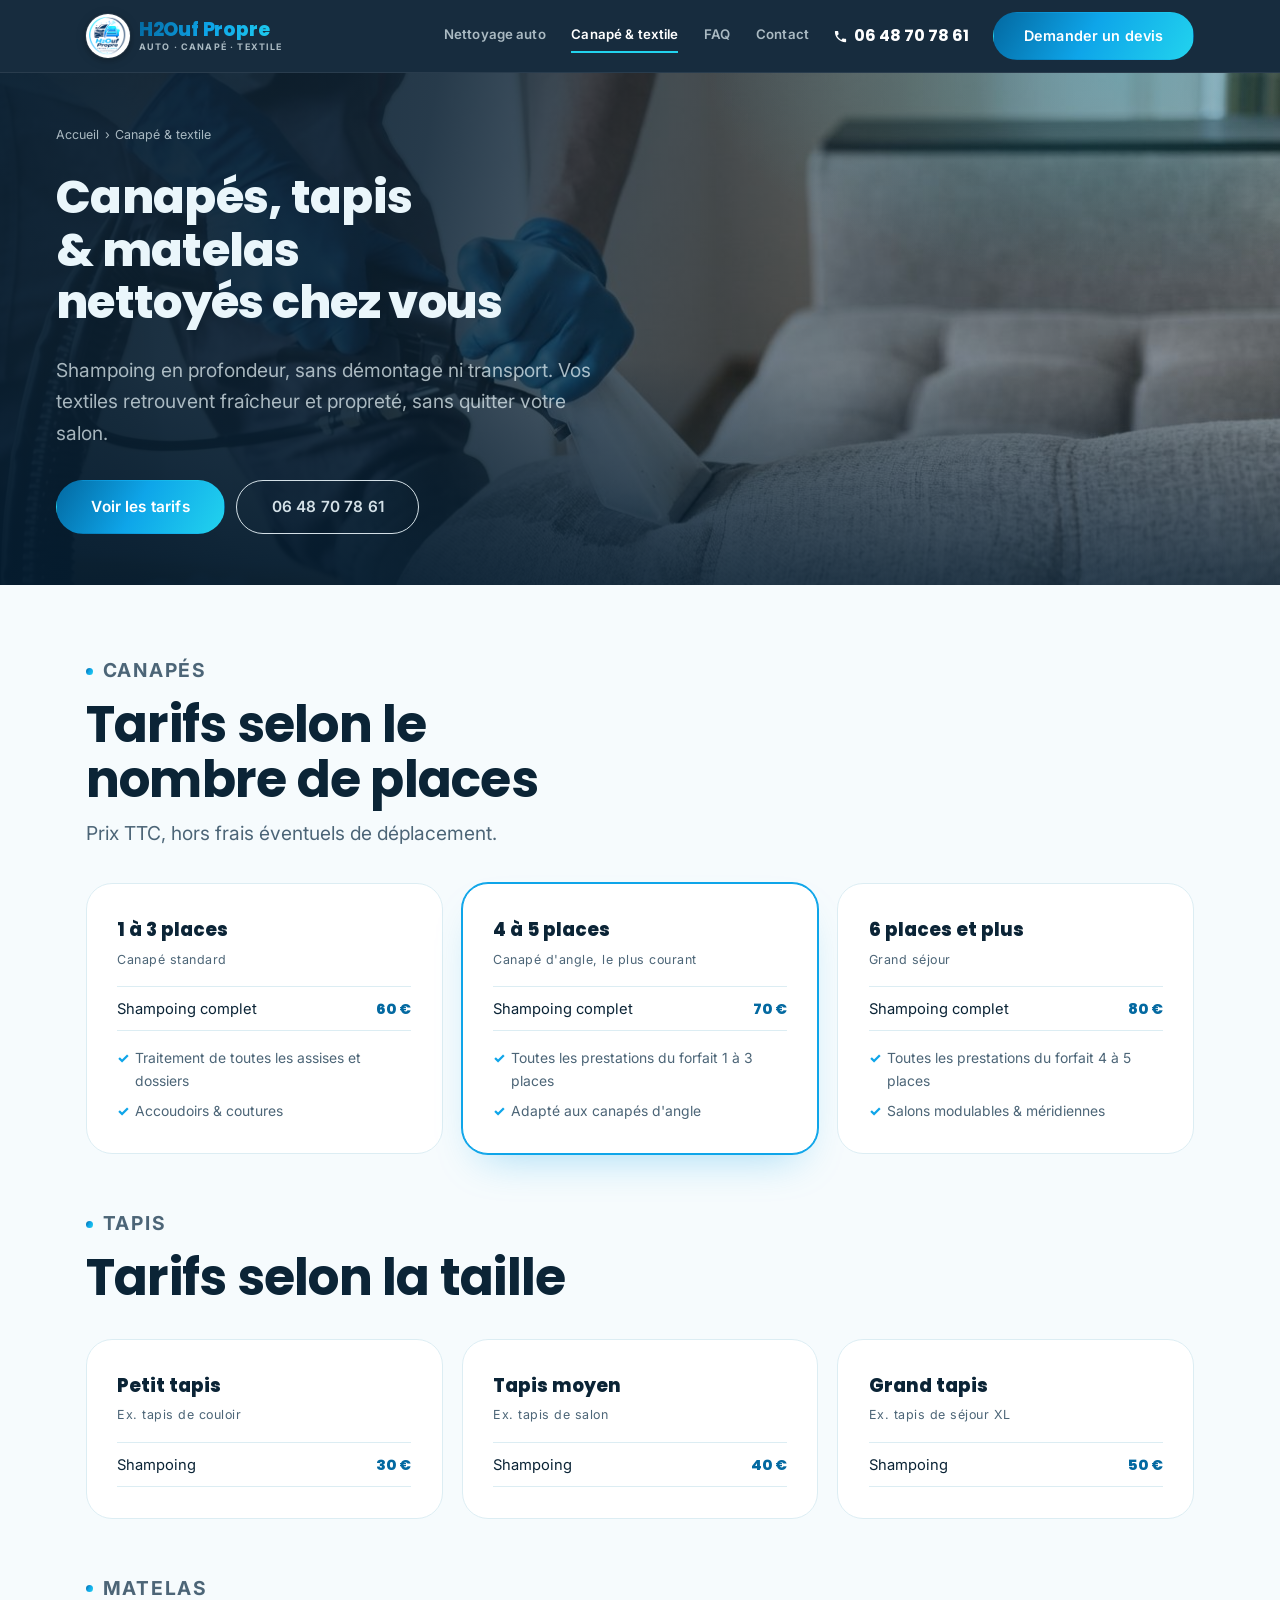
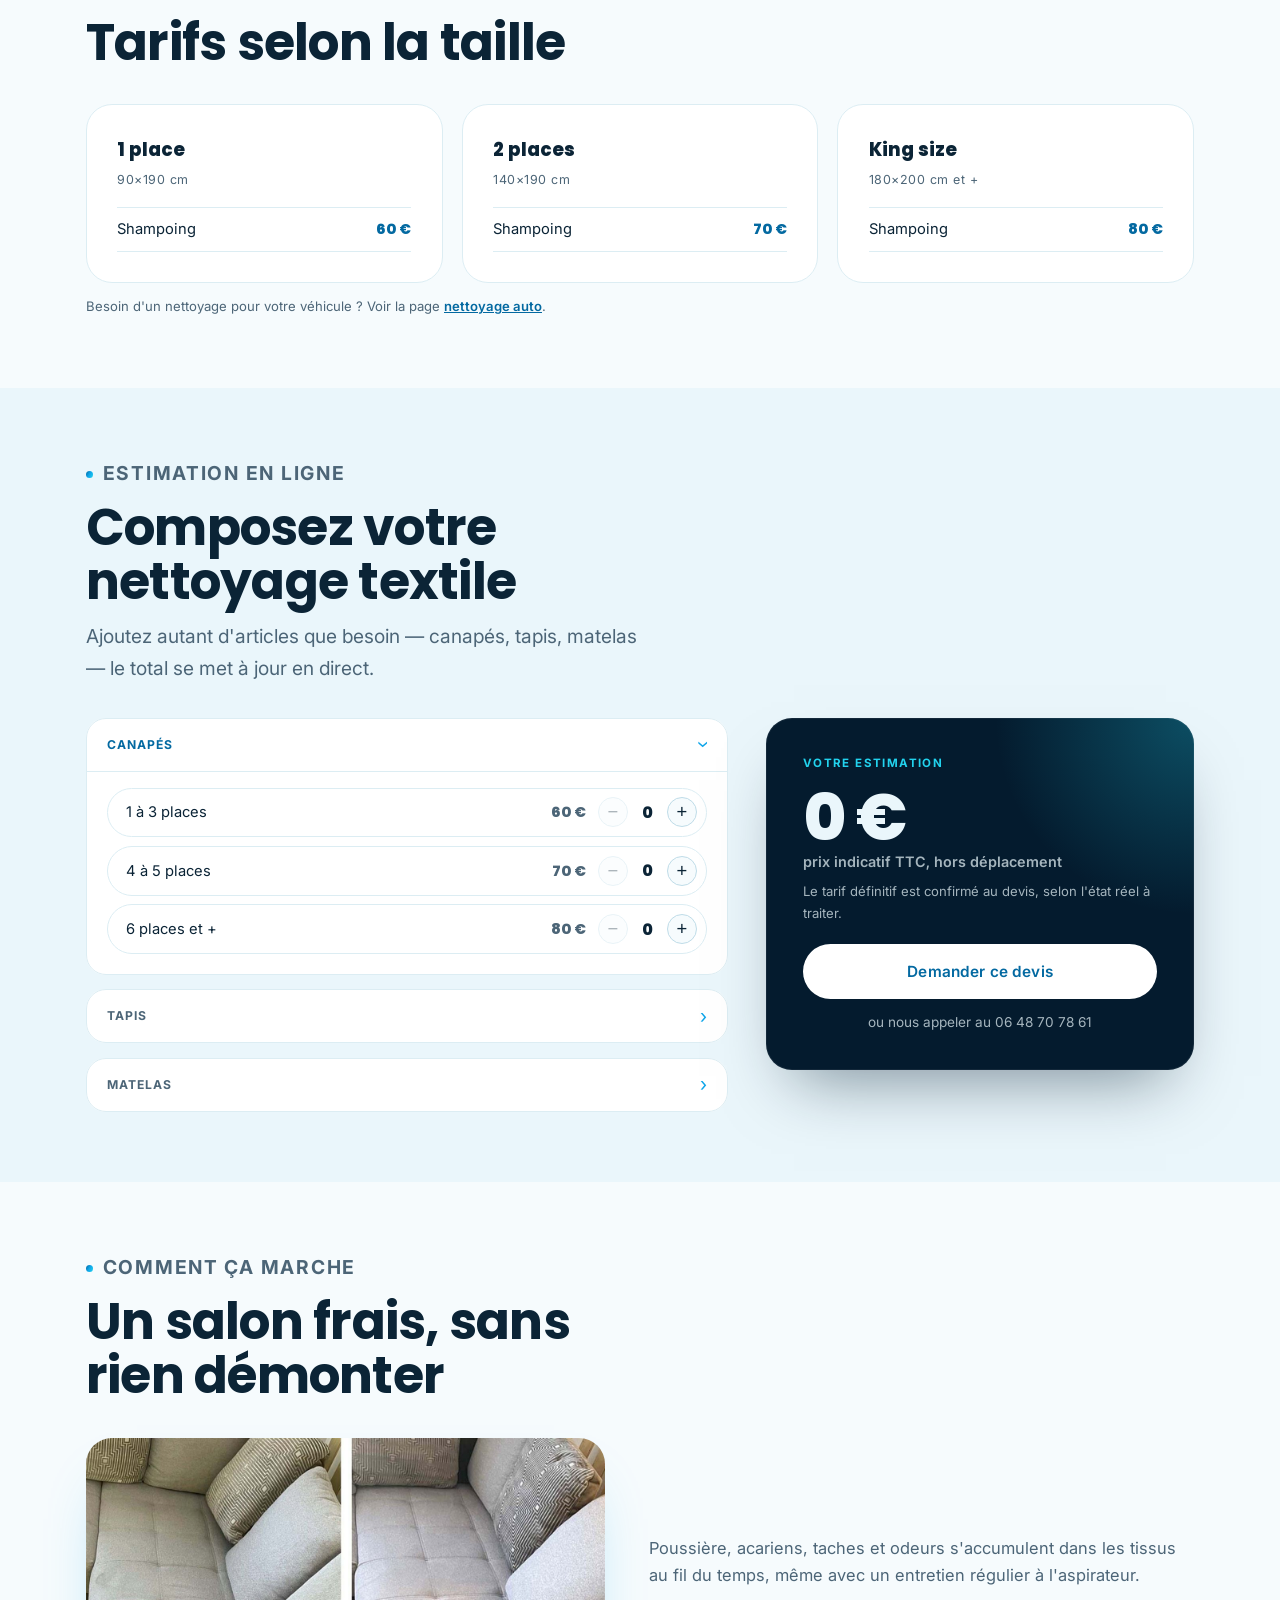
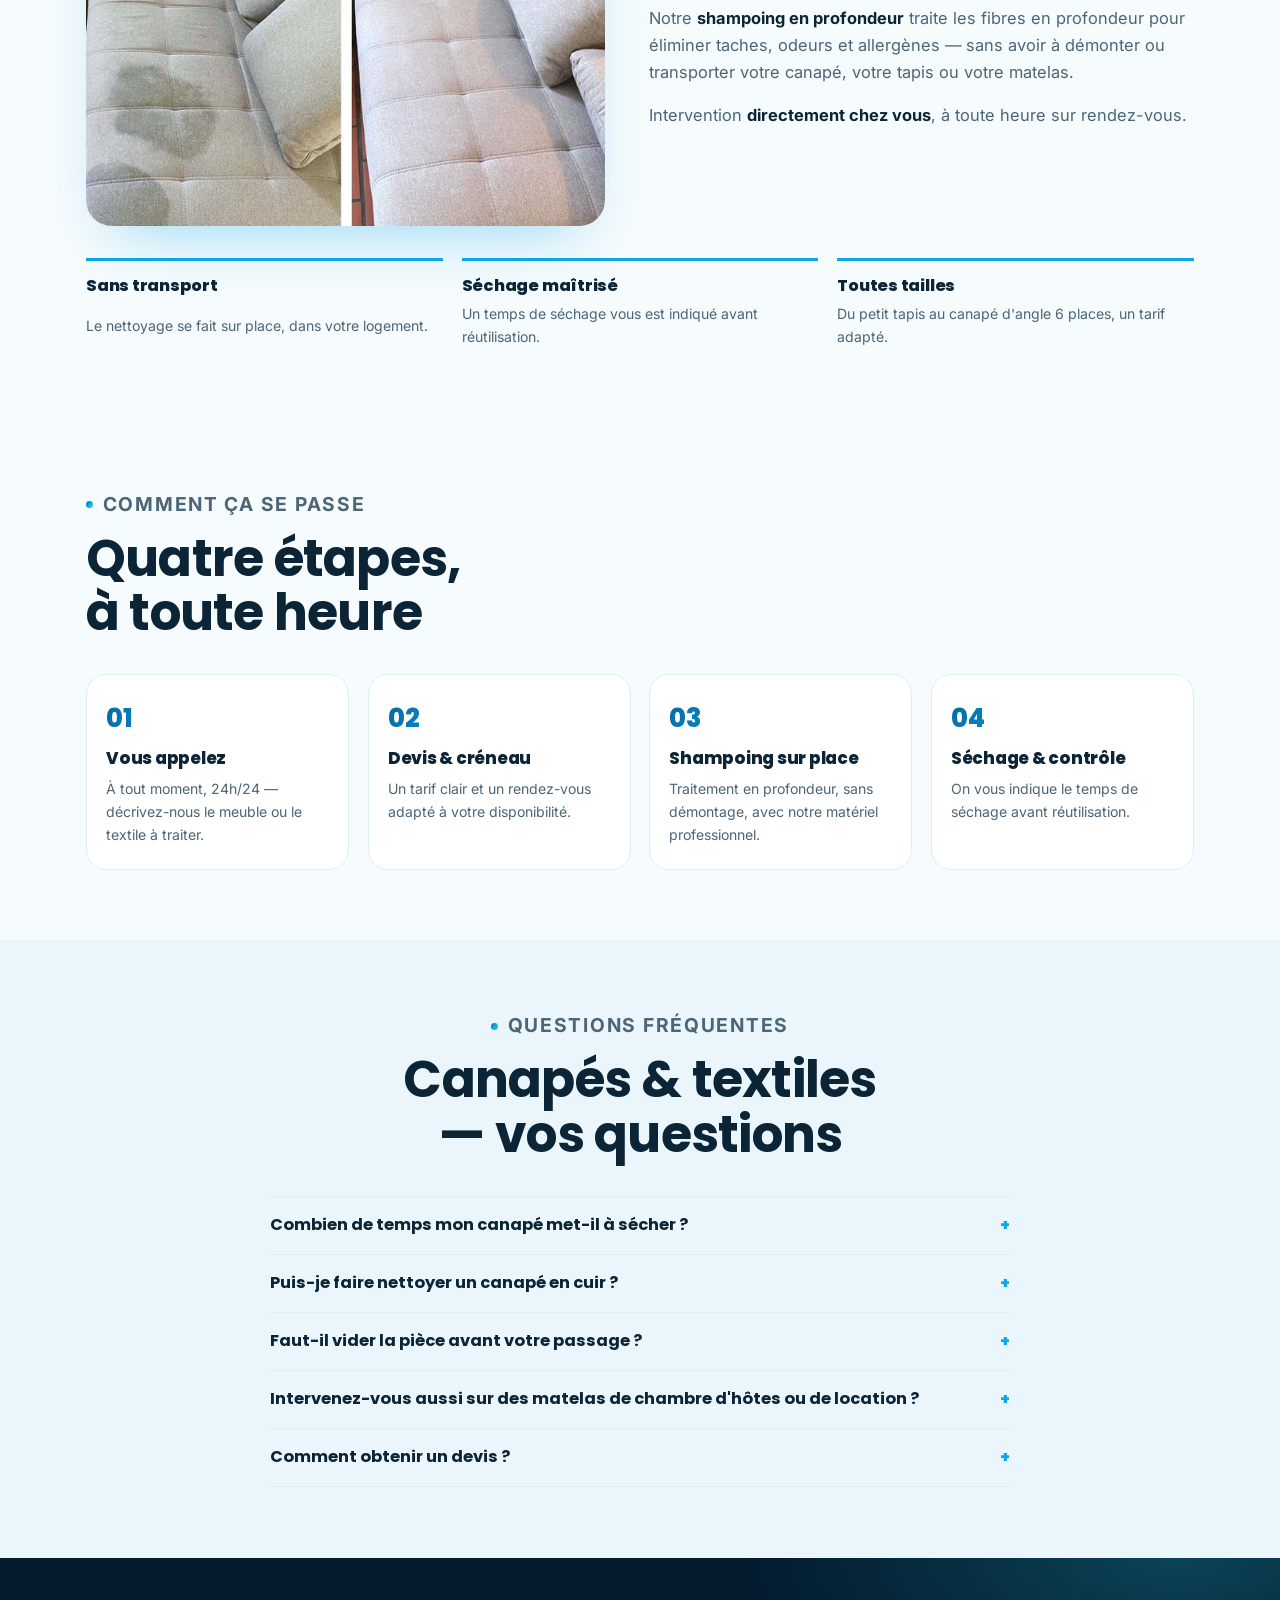
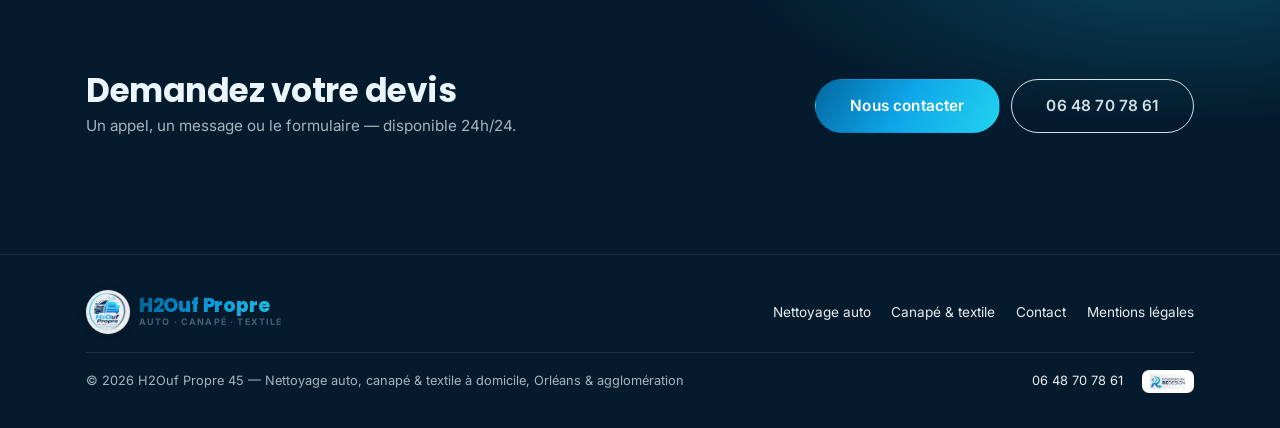
==== commit 5dc6b1a5: "Image de partage en JPEG raster + crédit Powered by Redesign en pied de page Remplace og-image.svg (" ====
--- a/canape-textile.html
+++ b/canape-textile.html
@@ -11,8 +11,11 @@
 <meta property="og:title" content="Nettoyage canapé, tapis &amp; matelas à domicile — H2Ouf Propre 45" />
 <meta property="og:description" content="Shampoing en profondeur à domicile, sans démontage ni transport. Canapés dès 60€, tapis dès 30€, matelas dès 60€." />
 <meta property="og:type" content="website" />
-<meta property="og:image" content="https://h2oufpropre45.fr/assets/og-image.svg" />
+<meta property="og:image" content="https://h2oufpropre45.fr/assets/og-image.jpg" />
+<meta property="og:image:width" content="1200" />
+<meta property="og:image:height" content="630" />
 <meta name="twitter:card" content="summary_large_image" />
+<meta name="twitter:image" content="https://h2oufpropre45.fr/assets/og-image.jpg" />
 
 <script type="application/ld+json">
 {
@@ -398,7 +401,10 @@
     </div>
     <div class="foot__bottom">
       <span>© 2026 H2Ouf Propre 45 — Nettoyage auto, canapé &amp; textile à domicile, Orléans &amp; agglomération</span>
-      <a href="tel:+33648707861">06 48 70 78 61</a>
+      <div class="foot__bottom-right">
+        <a href="tel:+33648707861">06 48 70 78 61</a>
+        <span class="foot__credit"><img src="assets/redesign-logo.jpg" alt="Powered by Redesign" width="200" height="84" loading="lazy" /></span>
+      </div>
     </div>
   </div>
 </footer>
--- a/assets/style.css
+++ b/assets/style.css
@@ -474,6 +474,13 @@
 .foot__bottom { display: flex; flex-wrap: wrap; justify-content: space-between; gap: 0.6rem 2rem; align-items: center; font-size: 0.8rem; border-top: 1px solid rgba(255,255,255,0.1); padding-top: 1.1rem; }
 .foot a { color: #fff; text-decoration: none; opacity: 0.92; }
 .foot a:hover { opacity: 1; }
+.foot__bottom-right { display: flex; flex-wrap: wrap; align-items: center; gap: 1rem 1.2rem; }
+.foot__credit {
+  display: inline-flex; align-items: center;
+  background: #fff; border-radius: 7px; padding: 4px 8px;
+  line-height: 0;
+}
+.foot__credit img { display: block; height: 15px; width: auto; }
 
 /* ---------- mobile call FAB ---------- */
 .call-fab {
